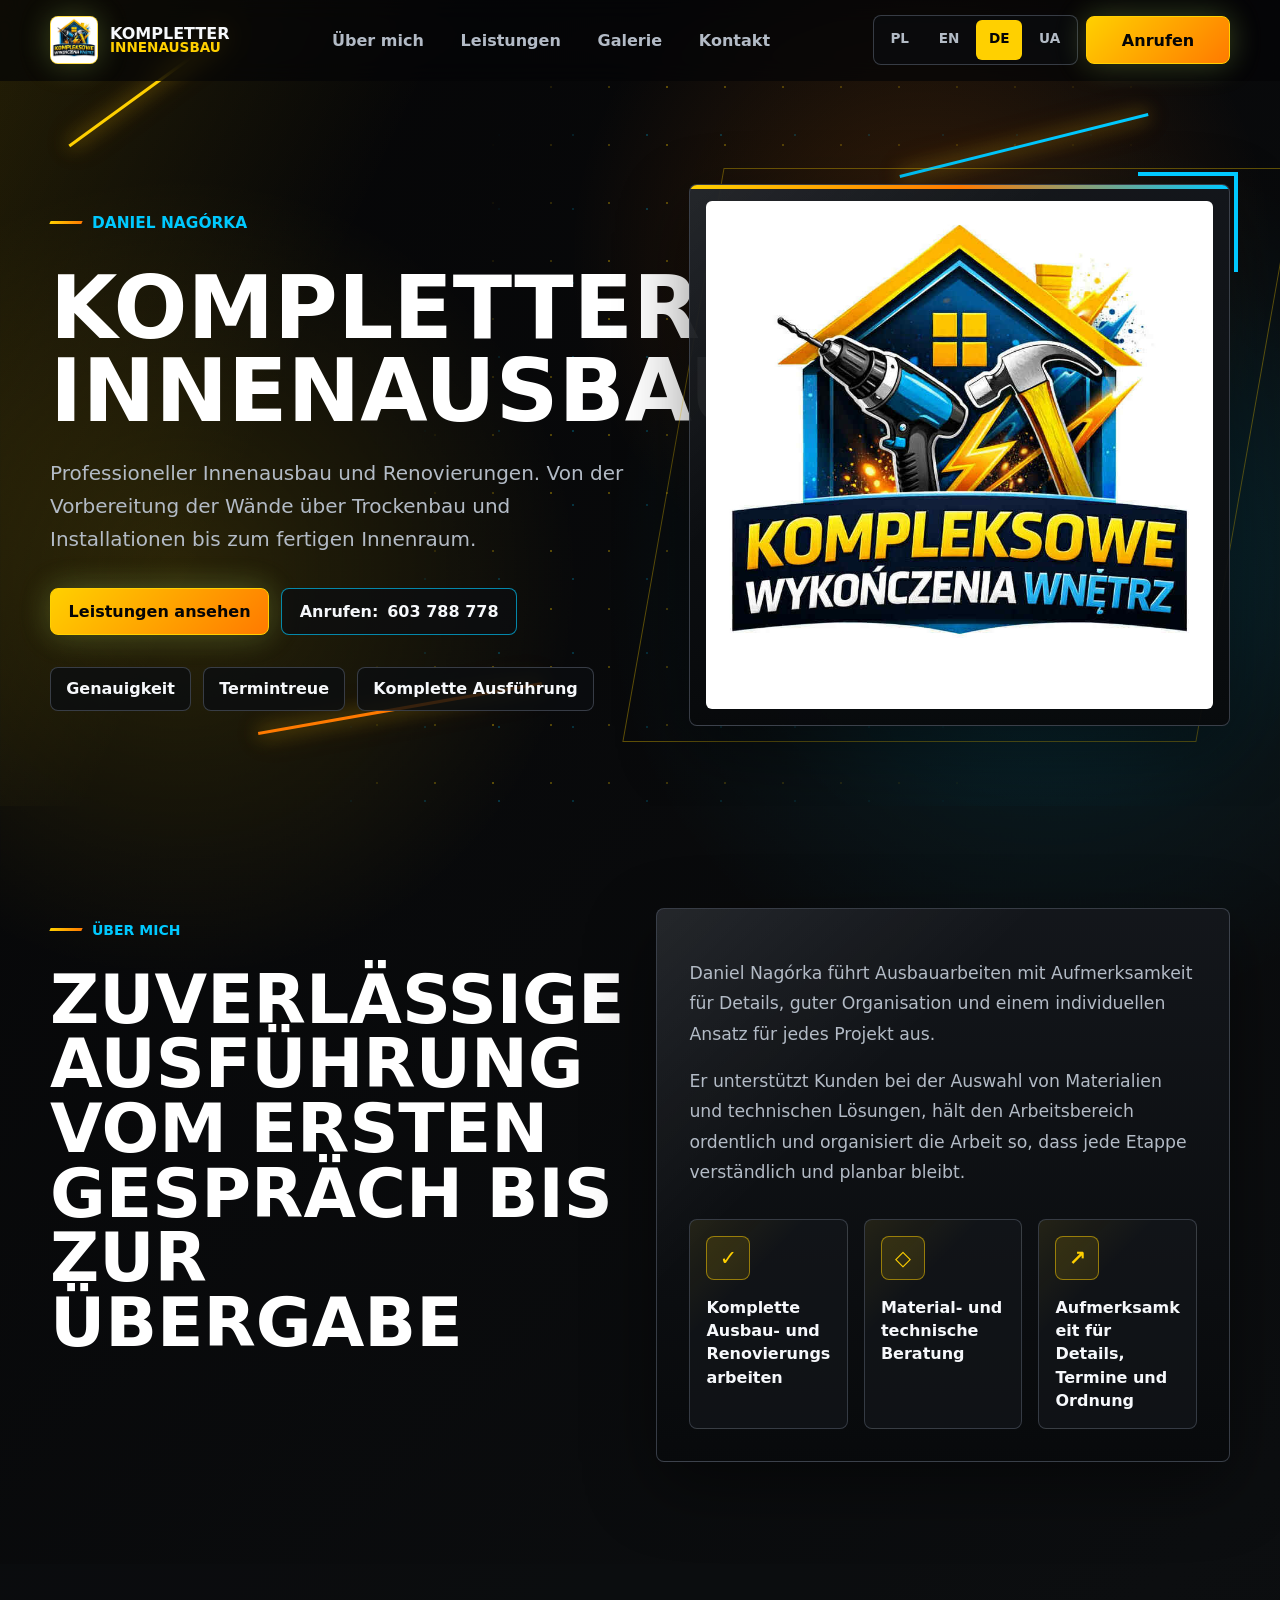
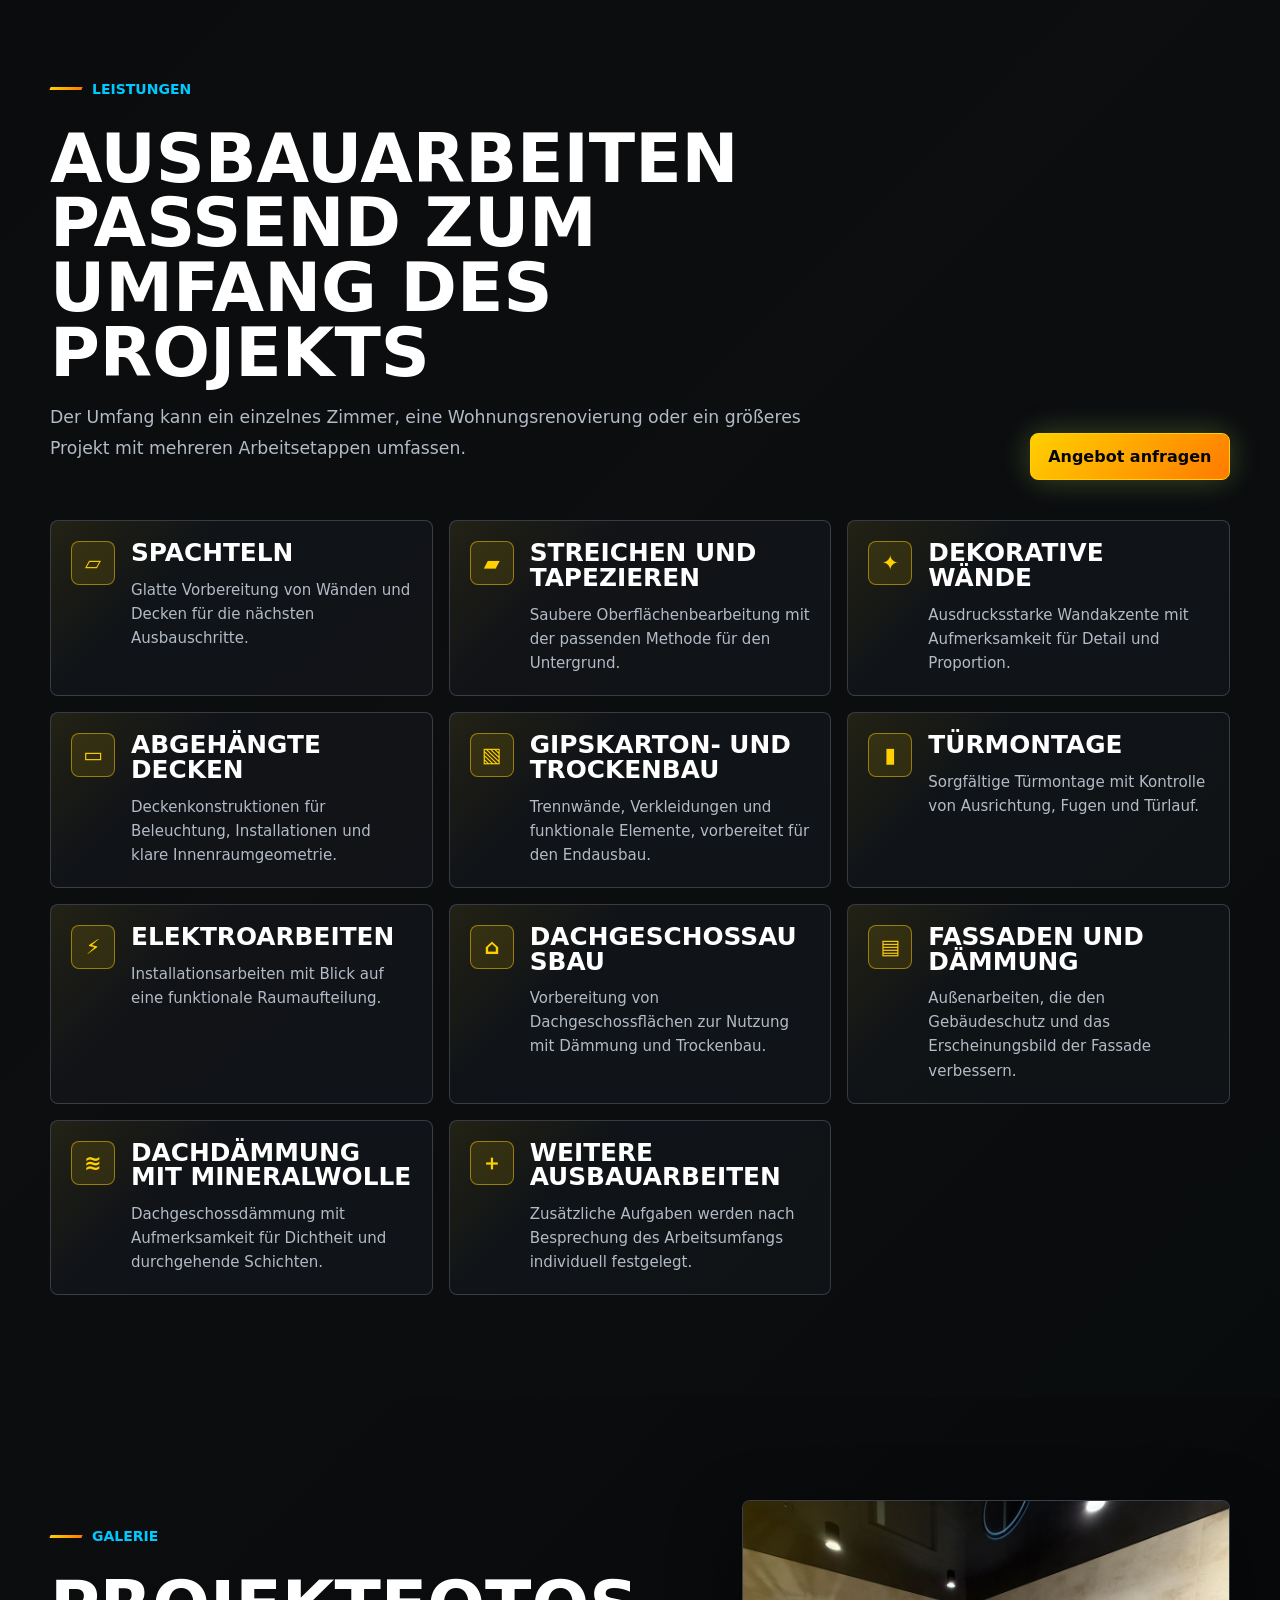
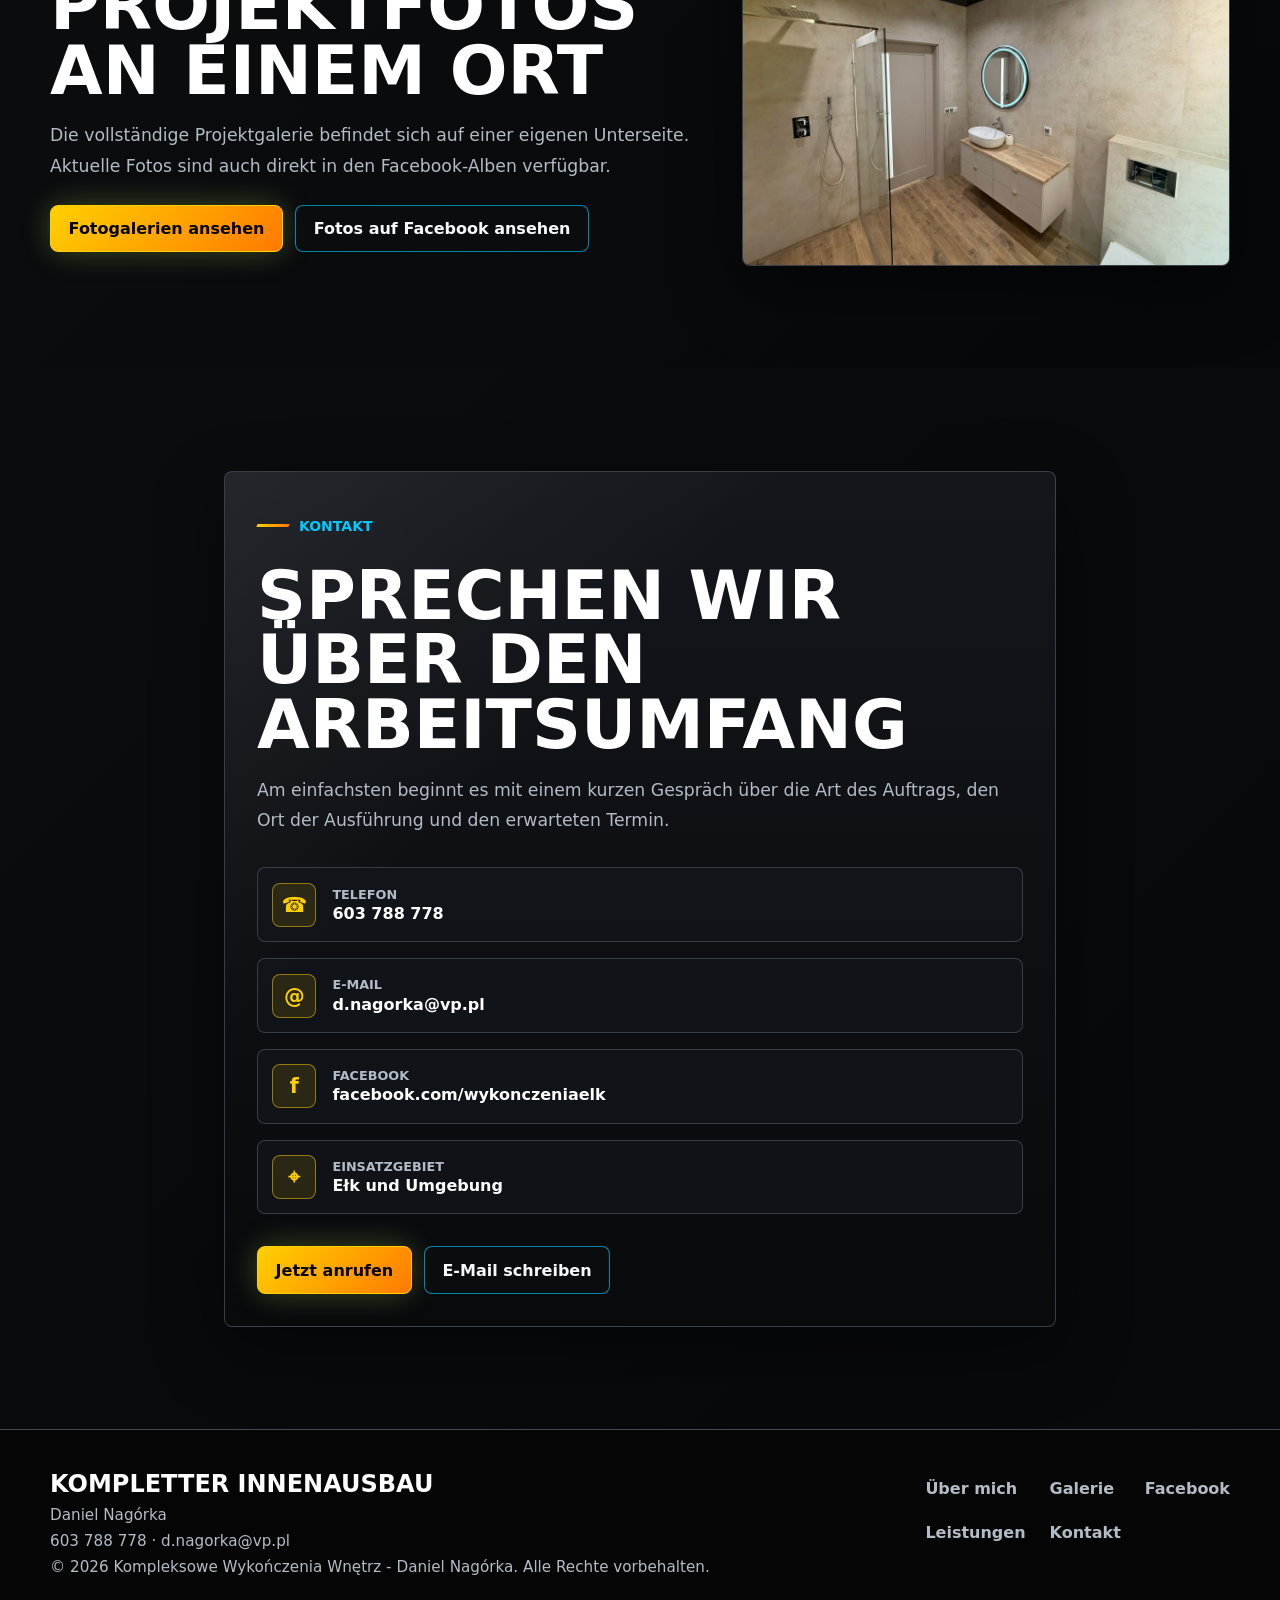
==== de/index.html @ fc1859fe "Initial commit (sample web page)." ====
<!doctype html>
<html lang="de">
  <head>
    <meta charset="utf-8">
    <meta name="viewport" content="width=device-width, initial-scale=1">
    <title>Kompletter Innenausbau - Daniel Nagórka | Ełk</title>
    <meta name="description" content="Kompletter Innenausbau und Renovierungen in Ełk und Umgebung. Streichen, Spachteln, Trockenbau, abgehängte Decken, Türmontage und weitere Ausbauarbeiten.">
    <meta name="theme-color" content="#050506">
    <link rel="canonical" href="https://www.wykonczeniawnetrz.elk.pl/de/">
    <link rel="alternate" hreflang="pl" href="https://www.wykonczeniawnetrz.elk.pl/">
    <link rel="alternate" hreflang="en" href="https://www.wykonczeniawnetrz.elk.pl/en/">
    <link rel="alternate" hreflang="de" href="https://www.wykonczeniawnetrz.elk.pl/de/">
    <link rel="alternate" hreflang="uk" href="https://www.wykonczeniawnetrz.elk.pl/uk/">
    <link rel="manifest" href="../manifest.webmanifest">
    <link rel="icon" href="../favicon.ico">
    <link rel="apple-touch-icon" href="../assets/icons/apple-touch-icon.png">
    <meta property="og:type" content="website">
    <meta property="og:title" content="Kompletter Innenausbau - Daniel Nagórka | Ełk">
    <meta property="og:description" content="Kompletter Innenausbau und Renovierungen in Ełk und Umgebung.">
    <meta property="og:url" content="https://www.wykonczeniawnetrz.elk.pl/de/">
    <meta property="og:image" content="https://www.wykonczeniawnetrz.elk.pl/assets/brand/logo.jpg">
    <meta name="twitter:card" content="summary_large_image">
    <meta name="twitter:title" content="Kompletter Innenausbau - Daniel Nagórka | Ełk">
    <meta name="twitter:description" content="Kompletter Innenausbau und Renovierungen in Ełk und Umgebung.">
    <meta name="twitter:image" content="https://www.wykonczeniawnetrz.elk.pl/assets/brand/logo.jpg">
    <link rel="stylesheet" href="../assets/styles.css?v=20260718-i18n">
    <script type="application/ld+json">
      {
        "@context": "https://schema.org",
        "@type": "HomeAndConstructionBusiness",
        "name": "Kompleksowe Wykończenia Wnętrz - Daniel Nagórka",
        "image": "https://www.wykonczeniawnetrz.elk.pl/assets/brand/logo.jpg",
        "url": "https://www.wykonczeniawnetrz.elk.pl/de/",
        "telephone": "603 788 778",
        "email": "d.nagorka@vp.pl",
        "areaServed": "Ełk und Umgebung",
        "address": {
          "@type": "PostalAddress",
          "addressLocality": "Ełk",
          "addressCountry": "PL"
        },
        "sameAs": ["https://facebook.com/wykonczeniaelk"],
        "founder": {
          "@type": "Person",
          "name": "Daniel Nagórka"
        }
      }
    </script>
  </head>
  <body>
    <a class="skip-link" href="#main-content">Zum Inhalt springen</a>

    <header class="site-header" data-header>
      <div class="container header-inner">
        <a class="brand" href="./index.html" aria-label="Kompletter Innenausbau">
          <span class="brand-mark"><img src="../assets/brand/logo.jpg" alt=""></span>
          <span class="brand-text"><strong>Kompletter</strong><span>Innenausbau</span></span>
        </a>

        <nav class="desktop-nav" aria-label="Hauptnavigation">
          <a class="nav-link" href="#about">Über mich</a>
          <a class="nav-link" href="#services">Leistungen</a>
          <a class="nav-link" href="#gallery">Galerie</a>
          <a class="nav-link" href="#contact">Kontakt</a>
        </nav>

        <div class="header-actions">
          <div class="language-switch" aria-label="Sprache ändern">
            <a href="../index.html">PL</a>
            <a href="../en/index.html">EN</a>
            <a href="./index.html" aria-current="page">DE</a>
            <a href="../uk/index.html">UA</a>
          </div>
          <a class="btn-primary header-call-button" href="tel:603788778" data-company-href="phone">Anrufen</a>
        </div>

        <button class="icon-button menu-button" type="button" aria-controls="mobile-navigation" aria-expanded="false" aria-label="Menü öffnen" data-menu-button>
          <span class="menu-icon" aria-hidden="true"><span></span></span>
        </button>
      </div>

      <div class="mobile-nav" id="mobile-navigation" data-mobile-nav hidden>
        <nav class="container mobile-nav-panel" aria-label="Hauptnavigation">
          <a class="nav-link" href="#about">Über mich</a>
          <a class="nav-link" href="#services">Leistungen</a>
          <a class="nav-link" href="#gallery">Galerie</a>
          <a class="nav-link" href="#contact">Kontakt</a>
          <div class="mobile-actions">
            <a class="btn-primary header-call-button" href="tel:603788778" data-company-href="phone">Anrufen</a>
            <div class="language-switch" aria-label="Sprache ändern">
              <a href="../index.html">PL</a>
              <a href="../en/index.html">EN</a>
              <a href="./index.html" aria-current="page">DE</a>
              <a href="../uk/index.html">UA</a>
            </div>
          </div>
        </nav>
      </div>
    </header>

    <main id="main-content">
      <section class="hero">
        <span class="energy-line one" aria-hidden="true"></span>
        <span class="energy-line two" aria-hidden="true"></span>
        <span class="energy-line three" aria-hidden="true"></span>
        <div class="container hero-grid">
          <div>
            <p class="section-eyebrow hero-eyebrow">Daniel Nagórka</p>
            <h1>Kompletter Innenausbau</h1>
            <p class="hero-lead">Professioneller Innenausbau und Renovierungen. Von der Vorbereitung der Wände über Trockenbau und Installationen bis zum fertigen Innenraum.</p>
            <div class="hero-actions">
              <a class="btn-primary" href="#services">Leistungen ansehen</a>
              <a class="btn-secondary" href="tel:603788778" data-company-href="phone">Anrufen: <span data-company="phoneDisplay">603 788 778</span></a>
            </div>
            <ul class="quality-list" aria-label="Arbeitsweise">
              <li>Genauigkeit</li>
              <li>Termintreue</li>
              <li>Komplette Ausführung</li>
            </ul>
          </div>
          <div class="hero-logo-wrap">
            <div class="technical-panel hero-logo-card">
              <img src="../assets/brand/logo.jpg" width="856" height="856" alt="Kompletter Innenausbau">
            </div>
          </div>
        </div>
      </section>

      <section class="section about" id="about">
        <div class="container about-grid">
          <div>
            <p class="section-eyebrow">Über mich</p>
            <h2>Zuverlässige Ausführung vom ersten Gespräch bis zur Übergabe</h2>
          </div>
          <div class="technical-panel about-card">
            <div class="about-copy">
              <p>Daniel Nagórka führt Ausbauarbeiten mit Aufmerksamkeit für Details, guter Organisation und einem individuellen Ansatz für jedes Projekt aus.</p>
              <p>Er unterstützt Kunden bei der Auswahl von Materialien und technischen Lösungen, hält den Arbeitsbereich ordentlich und organisiert die Arbeit so, dass jede Etappe verständlich und planbar bleibt.</p>
            </div>
            <div class="highlight-grid">
              <div class="feature-tile"><span class="feature-icon" aria-hidden="true">✓</span><strong>Komplette Ausbau- und Renovierungsarbeiten</strong></div>
              <div class="feature-tile"><span class="feature-icon" aria-hidden="true">◇</span><strong>Material- und technische Beratung</strong></div>
              <div class="feature-tile"><span class="feature-icon" aria-hidden="true">↗</span><strong>Aufmerksamkeit für Details, Termine und Ordnung</strong></div>
            </div>
          </div>
        </div>
      </section>

      <section class="section alt" id="services">
        <div class="container">
          <div class="services-header">
            <div class="section-heading">
              <p class="section-eyebrow">Leistungen</p>
              <h2>Ausbauarbeiten passend zum Umfang des Projekts</h2>
              <p class="section-intro">Der Umfang kann ein einzelnes Zimmer, eine Wohnungsrenovierung oder ein größeres Projekt mit mehreren Arbeitsetappen umfassen.</p>
            </div>
            <a class="btn-primary" href="#contact">Angebot anfragen</a>
          </div>

          <div class="services-grid">
            <article class="service-card"><div class="service-card-inner"><span class="service-icon" aria-hidden="true">▱</span><div><h3>Spachteln</h3><p>Glatte Vorbereitung von Wänden und Decken für die nächsten Ausbauschritte.</p></div></div></article>
            <article class="service-card"><div class="service-card-inner"><span class="service-icon" aria-hidden="true">▰</span><div><h3>Streichen und Tapezieren</h3><p>Saubere Oberflächenbearbeitung mit der passenden Methode für den Untergrund.</p></div></div></article>
            <article class="service-card"><div class="service-card-inner"><span class="service-icon" aria-hidden="true">✦</span><div><h3>Dekorative Wände</h3><p>Ausdrucksstarke Wandakzente mit Aufmerksamkeit für Detail und Proportion.</p></div></div></article>
            <article class="service-card"><div class="service-card-inner"><span class="service-icon" aria-hidden="true">▭</span><div><h3>Abgehängte Decken</h3><p>Deckenkonstruktionen für Beleuchtung, Installationen und klare Innenraumgeometrie.</p></div></div></article>
            <article class="service-card"><div class="service-card-inner"><span class="service-icon" aria-hidden="true">▧</span><div><h3>Gipskarton- und Trockenbau</h3><p>Trennwände, Verkleidungen und funktionale Elemente, vorbereitet für den Endausbau.</p></div></div></article>
            <article class="service-card"><div class="service-card-inner"><span class="service-icon" aria-hidden="true">▮</span><div><h3>Türmontage</h3><p>Sorgfältige Türmontage mit Kontrolle von Ausrichtung, Fugen und Türlauf.</p></div></div></article>
            <article class="service-card"><div class="service-card-inner"><span class="service-icon" aria-hidden="true">⚡</span><div><h3>Elektroarbeiten</h3><p>Installationsarbeiten mit Blick auf eine funktionale Raumaufteilung.</p></div></div></article>
            <article class="service-card"><div class="service-card-inner"><span class="service-icon" aria-hidden="true">⌂</span><div><h3>Dachgeschossausbau</h3><p>Vorbereitung von Dachgeschossflächen zur Nutzung mit Dämmung und Trockenbau.</p></div></div></article>
            <article class="service-card"><div class="service-card-inner"><span class="service-icon" aria-hidden="true">▤</span><div><h3>Fassaden und Dämmung</h3><p>Außenarbeiten, die den Gebäudeschutz und das Erscheinungsbild der Fassade verbessern.</p></div></div></article>
            <article class="service-card"><div class="service-card-inner"><span class="service-icon" aria-hidden="true">≋</span><div><h3>Dachdämmung mit Mineralwolle</h3><p>Dachgeschossdämmung mit Aufmerksamkeit für Dichtheit und durchgehende Schichten.</p></div></div></article>
            <article class="service-card"><div class="service-card-inner"><span class="service-icon" aria-hidden="true">＋</span><div><h3>Weitere Ausbauarbeiten</h3><p>Zusätzliche Aufgaben werden nach Besprechung des Arbeitsumfangs individuell festgelegt.</p></div></div></article>
          </div>
        </div>
      </section>

      <section class="section" id="gallery">
        <div class="container gallery-preview-grid">
          <div class="section-heading">
            <p class="section-eyebrow">Galerie</p>
            <h2>Projektfotos an einem Ort</h2>
            <p class="section-intro">Die vollständige Projektgalerie befindet sich auf einer eigenen Unterseite. Aktuelle Fotos sind auch direkt in den Facebook-Alben verfügbar.</p>
            <div class="gallery-actions">
              <a class="btn-primary" href="galleries/index.html">Fotogalerien ansehen</a>
              <a class="btn-secondary" href="https://www.facebook.com/wykonczeniaelk/photos" data-company-href="facebookPhotos" target="_blank" rel="noreferrer">Fotos auf Facebook ansehen</a>
            </div>
          </div>
          <figure class="gallery-main-frame" data-gallery-main>
            <img src="../gallery/main.jpg" alt="Ausgewähltes Projekt im Innenausbau" width="2048" height="1536" loading="lazy" data-gallery-main-image>
          </figure>
        </div>
      </section>

      <section class="section alt contact" id="contact">
        <div class="container contact-grid contact-grid-simple">
          <div class="technical-panel contact-panel">
            <p class="section-eyebrow">Kontakt</p>
            <h2>Sprechen wir über den Arbeitsumfang</h2>
            <p class="contact-intro">Am einfachsten beginnt es mit einem kurzen Gespräch über die Art des Auftrags, den Ort der Ausführung und den erwarteten Termin.</p>
            <div class="contact-list">
              <a class="contact-row" href="tel:603788778" data-company-href="phone"><span class="contact-icon" aria-hidden="true">☎</span><span><span class="contact-label">Telefon</span><span class="contact-value" data-company="phoneDisplay">603 788 778</span></span></a>
              <a class="contact-row" href="mailto:d.nagorka@vp.pl" data-company-href="email"><span class="contact-icon" aria-hidden="true">@</span><span><span class="contact-label">E-Mail</span><span class="contact-value" data-company="email">d.nagorka@vp.pl</span></span></a>
              <a class="contact-row" href="https://facebook.com/wykonczeniaelk" data-company-href="facebook" target="_blank" rel="noreferrer"><span class="contact-icon" aria-hidden="true">f</span><span><span class="contact-label">Facebook</span><span class="contact-value">facebook.com/wykonczeniaelk</span></span></a>
              <div class="contact-row"><span class="contact-icon" aria-hidden="true">⌖</span><span><span class="contact-label">Einsatzgebiet</span><span class="contact-value" data-company="serviceArea">Ełk und Umgebung</span></span></div>
            </div>
            <div class="contact-actions">
              <a class="btn-primary" href="tel:603788778" data-company-href="phone">Jetzt anrufen</a>
              <a class="btn-secondary" href="mailto:d.nagorka@vp.pl" data-company-href="email">E-Mail schreiben</a>
            </div>
          </div>
        </div>
      </section>
    </main>

    <footer class="site-footer">
      <div class="container footer-grid">
        <div>
          <a class="footer-brand" href="./index.html">Kompletter Innenausbau</a>
          <p class="footer-meta" data-company="contactPerson">Daniel Nagórka</p>
          <p class="footer-meta">
            <a href="tel:603788778" data-company-href="phone"><span data-company="phoneDisplay">603 788 778</span></a>
            ·
            <a href="mailto:d.nagorka@vp.pl" data-company-href="email"><span data-company="email">d.nagorka@vp.pl</span></a>
          </p>
          <p class="footer-meta">© <span data-year></span> Kompleksowe Wykończenia Wnętrz - Daniel Nagórka. Alle Rechte vorbehalten.</p>
        </div>
        <nav class="footer-nav" aria-label="Footer-Links">
          <a class="footer-link" href="#about">Über mich</a>
          <a class="footer-link" href="#services">Leistungen</a>
          <a class="footer-link" href="#gallery">Galerie</a>
          <a class="footer-link" href="#contact">Kontakt</a>
          <a class="footer-link" href="https://facebook.com/wykonczeniaelk" data-company-href="facebook" target="_blank" rel="noreferrer">Facebook</a>
        </nav>
      </div>
    </footer>

    <div class="lightbox" data-lightbox role="dialog" aria-modal="true" hidden>
      <button class="icon-button lightbox-close" type="button" aria-label="Vorschau schließen" data-lightbox-close>×</button>
      <button class="icon-button lightbox-prev" type="button" aria-label="Vorheriges Bild" data-lightbox-prev>‹</button>
      <figure>
        <img src="" alt="" data-lightbox-image>
        <figcaption data-lightbox-caption></figcaption>
      </figure>
      <button class="icon-button lightbox-next" type="button" aria-label="Nächstes Bild" data-lightbox-next>›</button>
    </div>

    <script src="../assets/config.js?v=20260718-i18n"></script>
    <script src="../assets/app.js?v=20260718-i18n"></script>
  </body>
</html>
---- assets/styles.css ----
:root {
  --color-ink: #050506;
  --color-coal: #0c0e10;
  --color-graphite: #14171c;
  --color-steel: #232830;
  --color-line: #444b56;
  --color-text: #f6f8fb;
  --color-muted: #b3bbc6;
  --color-yellow: #ffd000;
  --color-orange: #ff7a00;
  --color-electric: #00c9ff;
  --font-body: Inter, ui-sans-serif, system-ui, -apple-system, BlinkMacSystemFont, "Segoe UI", sans-serif;
  --font-heading: "Arial Narrow", "Roboto Condensed", Impact, ui-sans-serif, system-ui, sans-serif;
  --space-section: clamp(4rem, 8vw, 7rem);
  --radius-technical: 8px;
  --radius-panel: 8px;
  --shadow-glow: 0 0 32px rgb(255 208 0 / 22%), 0 0 34px rgb(0 201 255 / 12%);
  --shadow-panel: 0 24px 70px rgb(0 0 0 / 45%);
  --border-technical: 1px solid rgb(68 75 86 / 78%);
  --transition-fast: 160ms ease;
  --transition-medium: 280ms ease;
}

* {
  box-sizing: border-box;
}

html {
  background: var(--color-ink);
  scroll-behavior: smooth;
  scroll-padding-top: 96px;
}

body {
  min-height: 100vh;
  margin: 0;
  overflow-x: hidden;
  background:
    radial-gradient(circle at 82% 12%, rgb(0 201 255 / 12%), transparent 28rem),
    radial-gradient(circle at 14% 12%, rgb(255 208 0 / 14%), transparent 25rem),
    linear-gradient(135deg, var(--color-ink) 0%, #0c0e10 45%, #030405 100%);
  color: var(--color-text);
  font-family: var(--font-body);
  text-rendering: optimizeLegibility;
}

body::before {
  pointer-events: none;
  content: "";
  position: fixed;
  inset: 0;
  z-index: -1;
  background-image:
    linear-gradient(rgb(255 255 255 / 3.5%) 1px, transparent 1px),
    linear-gradient(90deg, rgb(255 255 255 / 2.5%) 1px, transparent 1px);
  background-size: 42px 42px;
  mask-image: linear-gradient(to bottom, rgb(0 0 0 / 75%), transparent 82%);
}

body.menu-open,
body.modal-open {
  overflow: hidden;
}

img,
svg {
  display: block;
}

a {
  color: inherit;
  text-decoration: none;
}

button,
input,
select,
textarea {
  font: inherit;
}

a:focus-visible,
button:focus-visible,
input:focus-visible,
select:focus-visible,
textarea:focus-visible {
  outline: 3px solid var(--color-electric);
  outline-offset: 3px;
}

::selection {
  background: var(--color-yellow);
  color: var(--color-ink);
}

.skip-link {
  position: fixed;
  left: 1rem;
  top: 1rem;
  z-index: 100;
  transform: translateY(-150%);
  border-radius: var(--radius-technical);
  background: var(--color-yellow);
  padding: 0.75rem 1rem;
  color: var(--color-ink);
  font-weight: 800;
  transition: transform var(--transition-fast);
}

.skip-link:focus {
  transform: translateY(0);
}

.container {
  width: min(100% - 2rem, 1180px);
  margin-inline: auto;
}

.site-header {
  position: fixed;
  inset: 0 0 auto;
  z-index: 50;
  border-bottom: 1px solid transparent;
  background: rgb(5 5 6 / 70%);
  backdrop-filter: blur(12px);
  transition:
    background var(--transition-medium),
    border-color var(--transition-medium),
    box-shadow var(--transition-medium);
}

.site-header.is-scrolled,
body.menu-open .site-header {
  border-bottom-color: rgb(68 75 86 / 80%);
  background: rgb(5 5 6 / 92%);
  box-shadow: var(--shadow-panel);
}

.header-inner {
  display: flex;
  min-height: 80px;
  align-items: center;
  justify-content: space-between;
  gap: 1rem;
  padding-block: 0.75rem;
}

.brand {
  display: flex;
  min-width: 0;
  align-items: center;
  gap: 0.75rem;
}

.brand-mark {
  display: grid;
  width: 3rem;
  height: 3rem;
  flex: 0 0 auto;
  place-items: center;
  overflow: hidden;
  border: 1px solid rgb(255 208 0 / 70%);
  border-radius: var(--radius-technical);
  background: white;
  box-shadow: var(--shadow-glow);
}

.brand-mark img {
  width: 100%;
  height: 100%;
  object-fit: contain;
}

.brand-text {
  display: none;
  font-family: var(--font-heading);
  font-weight: 900;
  line-height: 0.95;
  text-transform: uppercase;
}

.brand-text strong,
.brand-text span {
  display: block;
}

.brand-text span {
  color: var(--color-yellow);
  font-size: 0.85rem;
}

.desktop-nav,
.header-actions {
  display: none;
}

.nav-link,
.footer-link {
  display: inline-flex;
  min-height: 2.75rem;
  align-items: center;
  border-radius: var(--radius-technical);
  color: var(--color-muted);
  font-weight: 800;
  transition:
    background var(--transition-fast),
    color var(--transition-fast);
}

.nav-link {
  padding-inline: 0.9rem;
}

.nav-link:hover,
.footer-link:hover {
  color: var(--color-yellow);
}

.nav-link:hover {
  background: rgb(35 40 48 / 72%);
}

.nav-link[aria-current="page"] {
  color: var(--color-yellow);
}

.language-switch {
  display: inline-flex;
  align-items: center;
  gap: 0.25rem;
  border: var(--border-technical);
  border-radius: var(--radius-technical);
  background: rgb(12 14 16 / 70%);
  padding: 0.25rem;
}

.language-switch a {
  min-height: 2.5rem;
  border-radius: 6px;
  padding: 0.65rem 0.8rem;
  color: var(--color-muted);
  font-size: 0.85rem;
  font-weight: 900;
  text-transform: uppercase;
}

.language-switch a[aria-current="page"] {
  background: var(--color-yellow);
  color: var(--color-ink);
}

.btn-primary,
.btn-secondary,
.icon-button {
  min-height: 2.75rem;
  align-items: center;
  justify-content: center;
  gap: 0.55rem;
  border-radius: var(--radius-technical);
  font-weight: 900;
  transition:
    transform var(--transition-fast),
    border-color var(--transition-fast),
    background var(--transition-fast),
    color var(--transition-fast);
}

.btn-primary,
.btn-secondary {
  display: inline-flex;
  padding: 0.82rem 1.1rem;
}

.btn-primary {
  border: 1px solid var(--color-yellow);
  background: linear-gradient(135deg, var(--color-yellow), var(--color-orange));
  color: var(--color-ink);
  box-shadow: var(--shadow-glow);
}

.header-call-button {
  width: 9rem;
  flex: 0 0 9rem;
  padding-inline: 0.75rem;
  white-space: nowrap;
}

.mobile-actions .header-call-button {
  width: 100%;
  flex-basis: auto;
}

.btn-secondary {
  border: 1px solid rgb(0 201 255 / 65%);
  background: rgb(12 14 16 / 78%);
  color: var(--color-text);
}

.btn-primary:hover,
.btn-secondary:hover {
  transform: translateY(-2px);
}

.btn-secondary:hover {
  border-color: var(--color-electric);
  color: white;
}

.icon-button {
  display: inline-grid;
  width: 2.75rem;
  border: 1px solid var(--color-line);
  background: rgb(12 14 16 / 90%);
  color: var(--color-text);
  cursor: pointer;
}

.icon-button:hover {
  border-color: var(--color-yellow);
  color: var(--color-yellow);
}

.menu-icon {
  position: relative;
  width: 1.25rem;
  height: 0.9rem;
}

.menu-icon::before,
.menu-icon::after,
.menu-icon span {
  content: "";
  position: absolute;
  left: 0;
  width: 100%;
  height: 2px;
  border-radius: 999px;
  background: currentColor;
}

.menu-icon::before {
  top: 0;
}

.menu-icon span {
  top: 50%;
  transform: translateY(-50%);
}

.menu-icon::after {
  bottom: 0;
}

.mobile-nav {
  padding-bottom: 1rem;
}

.mobile-nav[hidden] {
  display: none;
}

.mobile-nav-panel {
  display: grid;
  gap: 0.25rem;
  border: var(--border-technical);
  border-radius: var(--radius-panel);
  background: rgb(12 14 16 / 96%);
  padding: 0.75rem;
  box-shadow: var(--shadow-panel);
}

.mobile-nav-panel .nav-link {
  justify-content: flex-start;
  min-height: 3rem;
}

.mobile-actions {
  display: grid;
  gap: 0.75rem;
  margin-top: 0.75rem;
}

.hero {
  position: relative;
  overflow: hidden;
  padding-top: 7rem;
  background:
    linear-gradient(115deg, rgb(255 208 0 / 12%), transparent 28%),
    radial-gradient(circle at 72% 32%, rgb(255 122 0 / 18%), transparent 22rem),
    radial-gradient(circle at 80% 65%, rgb(0 201 255 / 13%), transparent 21rem);
}

.hero::after {
  pointer-events: none;
  content: "";
  position: absolute;
  inset: 0;
  background-image:
    radial-gradient(circle, rgb(255 208 0 / 45%) 0 1px, transparent 1px),
    radial-gradient(circle, rgb(0 201 255 / 32%) 0 1px, transparent 1px);
  background-position: 0 0, 18px 24px;
  background-size: 58px 58px, 74px 74px;
  mask-image: linear-gradient(105deg, transparent 0 35%, rgb(0 0 0 / 75%) 46%, transparent 82%);
}

.hero-grid {
  position: relative;
  z-index: 1;
  display: grid;
  gap: 2.5rem;
  align-items: center;
  padding-block: 2.5rem 4rem;
}

.hero-grid > * {
  min-width: 0;
}

.section-eyebrow {
  display: inline-flex;
  align-items: center;
  gap: 0.625rem;
  color: var(--color-electric);
  font-family: var(--font-heading);
  font-size: 0.875rem;
  font-weight: 900;
  text-transform: uppercase;
}

.hero-eyebrow {
  font-size: 0.9625rem;
}

.section-eyebrow::before {
  content: "";
  width: 2rem;
  height: 3px;
  transform: skewX(-24deg);
  background: linear-gradient(90deg, var(--color-yellow), var(--color-orange));
}

.hero h1,
.section-heading h2,
.about h2,
.contact h2 {
  margin: 0;
  font-family: var(--font-heading);
  font-weight: 900;
  letter-spacing: 0;
  line-height: 0.95;
  text-transform: uppercase;
}

.hero h1 {
  max-width: 58rem;
  margin-top: 1.25rem;
  color: white;
  font-size: clamp(2.625rem, 13vw, 5.5rem);
}

.hero-lead {
  max-width: 42rem;
  margin: 1.5rem 0 0;
  color: var(--color-muted);
  font-size: clamp(1.05rem, 2vw, 1.25rem);
  line-height: 1.65;
}

.hero-actions {
  display: flex;
  flex-direction: column;
  gap: 0.75rem;
  margin-top: 2rem;
}

.quality-list {
  display: flex;
  flex-wrap: wrap;
  gap: 0.75rem;
  margin: 2rem 0 0;
  padding: 0;
  list-style: none;
}

.quality-list li {
  min-height: 2.75rem;
  overflow-wrap: anywhere;
  border: var(--border-technical);
  border-radius: var(--radius-technical);
  background: rgb(12 14 16 / 82%);
  padding: 0.7rem 0.95rem;
  color: var(--color-text);
  font-weight: 800;
}

.hero-logo-wrap {
  position: relative;
  width: min(100%, 36rem);
  margin-inline: auto;
}

.hero-logo-wrap::before {
  content: "";
  position: absolute;
  inset: -1rem;
  transform: skewX(-10deg);
  border: 1px solid rgb(255 208 0 / 35%);
}

.hero-logo-wrap::after {
  content: "";
  position: absolute;
  right: -0.5rem;
  top: -0.75rem;
  width: 6rem;
  height: 6rem;
  border-right: 4px solid var(--color-electric);
  border-top: 4px solid var(--color-electric);
}

.technical-panel {
  position: relative;
  overflow: hidden;
  border: var(--border-technical);
  border-radius: var(--radius-panel);
  background:
    linear-gradient(135deg, rgb(255 255 255 / 7%), transparent 34%),
    linear-gradient(180deg, rgb(20 23 28 / 96%), rgb(8 10 12 / 96%));
  box-shadow: var(--shadow-panel);
}

.hero-logo-card {
  padding: 1rem;
}

.hero-logo-card::before {
  content: "";
  position: absolute;
  inset: 0 0 auto;
  height: 4px;
  background: linear-gradient(90deg, var(--color-yellow), var(--color-orange), var(--color-electric));
}

.hero-logo-card img {
  position: relative;
  width: 100%;
  height: auto;
  border-radius: 6px;
  background: white;
}

.energy-line {
  position: absolute;
  height: 3px;
  transform-origin: center;
  background: var(--color-yellow);
  box-shadow:
    0 0 18px rgb(255 208 0 / 72%),
    0 0 30px rgb(255 122 0 / 42%);
  animation: pulse-line 7s ease-in-out infinite;
}

.energy-line.one {
  left: 4%;
  top: 5.5rem;
  width: 12rem;
  rotate: -36deg;
}

.energy-line.two {
  right: 10%;
  top: 9rem;
  width: 16rem;
  rotate: -14deg;
  background: var(--color-electric);
}

.energy-line.three {
  bottom: 6rem;
  left: 20%;
  width: 18rem;
  rotate: -10deg;
  background: var(--color-orange);
}

.section {
  position: relative;
  overflow: hidden;
  padding-block: var(--space-section);
}

.section.alt {
  background: rgb(12 14 16 / 45%);
}

.section-heading {
  max-width: 48rem;
}

.section-heading.center {
  margin-inline: auto;
  text-align: center;
}

.section-heading h2,
.about h2,
.contact h2 {
  margin-top: 1rem;
  color: white;
  font-size: clamp(2.5rem, 6vw, 4.25rem);
}

.section-intro,
.about-copy,
.contact-intro {
  color: var(--color-muted);
  font-size: 1.08rem;
  line-height: 1.75;
}

.about-grid,
.contact-grid {
  display: grid;
  gap: 2rem;
}

.about-card {
  padding: 1.5rem;
}

.highlight-grid {
  display: grid;
  gap: 1rem;
  margin-top: 2rem;
}

.feature-tile,
.service-card {
  border: 1px solid rgb(68 75 86 / 72%);
  border-radius: var(--radius-technical);
  background:
    linear-gradient(135deg, rgb(255 208 0 / 8%), transparent 32%),
    rgb(20 23 28 / 66%);
}

.feature-tile {
  min-height: 9rem;
  padding: 1rem;
}

.feature-tile strong,
.service-card h3,
.service-card p,
.contact-value {
  overflow-wrap: anywhere;
}

.feature-icon,
.service-icon,
.contact-icon {
  display: grid;
  min-width: 2.75rem;
  width: 2.75rem;
  height: 2.75rem;
  place-items: center;
  border: 1px solid rgb(255 208 0 / 50%);
  border-radius: var(--radius-technical);
  background: rgb(255 208 0 / 11%);
  color: var(--color-yellow);
  font-family: var(--font-heading);
  font-size: 1.3rem;
  font-weight: 900;
}

.feature-tile strong {
  display: block;
  margin-top: 1rem;
  line-height: 1.45;
}

.services-header {
  display: flex;
  flex-direction: column;
  gap: 1.5rem;
}

.services-grid {
  display: grid;
  gap: 1rem;
  margin-top: 2.5rem;
}

.service-card {
  min-height: 10.75rem;
  padding: 1.25rem;
  transition:
    transform var(--transition-medium),
    border-color var(--transition-medium),
    background var(--transition-medium);
}

.service-card:hover {
  transform: translateY(-4px);
  border-color: rgb(255 208 0 / 85%);
  background:
    linear-gradient(135deg, rgb(255 208 0 / 12%), transparent 36%),
    rgb(20 23 28 / 80%);
}

.service-card-inner {
  display: flex;
  align-items: flex-start;
  gap: 1rem;
}

.service-card h3 {
  margin: 0;
  color: white;
  font-family: var(--font-heading);
  font-size: 1.55rem;
  line-height: 1;
  text-transform: uppercase;
}

.service-card p {
  margin: 0.75rem 0 0;
  color: var(--color-muted);
  font-size: 0.94rem;
  line-height: 1.6;
}

.gallery-preview-grid {
  display: grid;
  gap: 2rem;
  align-items: center;
}

.gallery-actions {
  display: flex;
  flex-direction: column;
  gap: 0.75rem;
  margin-top: 1.5rem;
}

.gallery-actions .btn-primary,
.gallery-actions .btn-secondary {
  width: 100%;
}

.gallery-main-frame {
  position: relative;
  margin: 0;
  overflow: hidden;
  border: var(--border-technical);
  border-radius: var(--radius-panel);
  aspect-ratio: 4 / 3;
  background: var(--color-graphite);
  box-shadow: var(--shadow-panel);
}

.gallery-main-frame::before {
  content: "";
  position: absolute;
  inset: 0;
  z-index: 1;
  pointer-events: none;
  background:
    linear-gradient(135deg, rgb(255 208 0 / 18%), transparent 35%),
    linear-gradient(315deg, rgb(0 201 255 / 16%), transparent 28%);
}

.gallery-main-frame img {
  width: 100%;
  height: 100%;
  object-fit: cover;
}

.subpage-hero {
  position: relative;
  overflow: hidden;
  padding-top: 7rem;
  background:
    linear-gradient(115deg, rgb(255 208 0 / 12%), transparent 28%),
    radial-gradient(circle at 72% 32%, rgb(255 122 0 / 16%), transparent 22rem),
    radial-gradient(circle at 80% 65%, rgb(0 201 255 / 13%), transparent 21rem);
}

.subpage-hero::after {
  pointer-events: none;
  content: "";
  position: absolute;
  inset: 0;
  background-image:
    linear-gradient(rgb(255 255 255 / 4%) 1px, transparent 1px),
    linear-gradient(90deg, rgb(255 255 255 / 3%) 1px, transparent 1px);
  background-size: 46px 46px;
  mask-image: linear-gradient(100deg, rgb(0 0 0 / 72%), transparent 76%);
}

.subpage-hero-inner {
  position: relative;
  z-index: 1;
  max-width: 58rem;
  padding-block: 3.5rem 4rem;
}

.subpage-hero h1 {
  margin: 1rem 0 0;
  color: white;
  font-family: var(--font-heading);
  font-size: clamp(3rem, 10vw, 5.75rem);
  font-weight: 900;
  letter-spacing: 0;
  line-height: 0.95;
  text-transform: uppercase;
}

.subpage-lead {
  max-width: 44rem;
  margin: 1.5rem 0 0;
  color: var(--color-muted);
  font-size: clamp(1.05rem, 2vw, 1.25rem);
  line-height: 1.65;
}

.subpage-lead span {
  color: var(--color-text);
  font-weight: 800;
}

.gallery-group-grid {
  display: grid;
  gap: 1rem;
  margin-top: 2.5rem;
}

.gallery-group-card {
  position: relative;
  display: grid;
  width: 100%;
  gap: 1rem;
  overflow: hidden;
  border: 1px solid rgb(68 75 86 / 72%);
  border-radius: var(--radius-panel);
  background:
    linear-gradient(135deg, rgb(255 208 0 / 8%), transparent 32%),
    linear-gradient(180deg, rgb(20 23 28 / 92%), rgb(8 10 12 / 96%));
  color: inherit;
  cursor: pointer;
  padding: 1rem;
  text-align: left;
  box-shadow: var(--shadow-panel);
  transition:
    transform var(--transition-medium),
    border-color var(--transition-medium),
    background var(--transition-medium);
}

.gallery-group-card:hover {
  transform: translateY(-4px);
  border-color: rgb(255 208 0 / 85%);
  background:
    linear-gradient(135deg, rgb(255 208 0 / 12%), transparent 36%),
    linear-gradient(180deg, rgb(20 23 28 / 96%), rgb(8 10 12 / 98%));
}

.gallery-card-preview {
  position: relative;
  display: block;
  overflow: hidden;
  border-radius: var(--radius-technical);
  aspect-ratio: 4 / 3;
  background:
    linear-gradient(135deg, rgb(0 201 255 / 11%), transparent 35%),
    rgb(12 14 16 / 96%);
}

.gallery-card-preview img {
  position: absolute;
  left: 14%;
  top: 8%;
  width: 72%;
  height: 82%;
  border: 1px solid rgb(255 255 255 / 16%);
  border-radius: 6px;
  object-fit: cover;
  box-shadow: 0 18px 34px rgb(0 0 0 / 40%);
  transition: transform 500ms ease;
}

.gallery-card-preview img:nth-child(1) {
  z-index: 3;
  transform: translate(-10%, 4%) rotate(-7deg);
}

.gallery-card-preview img:nth-child(2) {
  z-index: 4;
  transform: translate(2%, 0) rotate(3deg);
}

.gallery-card-preview img:nth-child(3) {
  z-index: 2;
  transform: translate(13%, -1%) rotate(9deg);
}

.gallery-card-preview img:nth-child(4) {
  z-index: 1;
  transform: translate(0, 12%) rotate(-13deg);
}

.gallery-group-card:hover .gallery-card-preview img:nth-child(1) {
  transform: translate(-13%, 5%) rotate(-9deg) scale(1.02);
}

.gallery-group-card:hover .gallery-card-preview img:nth-child(2) {
  transform: translate(2%, -2%) rotate(2deg) scale(1.04);
}

.gallery-group-card:hover .gallery-card-preview img:nth-child(3) {
  transform: translate(15%, -2%) rotate(11deg) scale(1.02);
}

.gallery-group-card:hover .gallery-card-preview img:nth-child(4) {
  transform: translate(-2%, 13%) rotate(-15deg) scale(1.02);
}

.gallery-card-meta {
  display: flex;
  align-items: flex-end;
  justify-content: space-between;
  gap: 1rem;
}

.gallery-card-title {
  color: white;
  font-family: var(--font-heading);
  font-size: 1.65rem;
  font-weight: 900;
  line-height: 1;
  overflow-wrap: anywhere;
  text-transform: uppercase;
}

.gallery-card-count {
  flex: 0 0 auto;
  color: var(--color-muted);
  font-size: 0.9rem;
  font-weight: 900;
  white-space: nowrap;
}

.gallery-detail {
  display: grid;
  gap: 1.5rem;
}

.gallery-detail-header {
  display: flex;
  flex-direction: column;
  gap: 1rem;
}

.gallery-detail-header h2 {
  margin: 0;
  color: white;
  font-family: var(--font-heading);
  font-size: clamp(2.5rem, 6vw, 4.25rem);
  font-weight: 900;
  letter-spacing: 0;
  line-height: 0.95;
  text-transform: uppercase;
}

.gallery-back-button {
  width: fit-content;
}

.gallery-photo-grid {
  display: grid;
  gap: 1rem;
}

.gallery-photo-tile {
  display: block;
  width: 100%;
  overflow: hidden;
  border: 1px solid rgb(68 75 86 / 72%);
  border-radius: var(--radius-technical);
  aspect-ratio: 4 / 3;
  background: var(--color-graphite);
  cursor: pointer;
  padding: 0;
  transition:
    transform var(--transition-medium),
    border-color var(--transition-medium);
}

.gallery-photo-tile:hover {
  transform: translateY(-3px);
  border-color: rgb(255 208 0 / 85%);
}

.gallery-photo-tile img {
  width: 100%;
  height: 100%;
  object-fit: cover;
  transition: transform 500ms ease;
}

.gallery-photo-tile:hover img {
  transform: scale(1.04);
}

.empty-gallery {
  display: grid;
  gap: 0.75rem;
  border: var(--border-technical);
  border-radius: var(--radius-panel);
  background:
    linear-gradient(135deg, rgb(255 255 255 / 7%), transparent 34%),
    linear-gradient(180deg, rgb(20 23 28 / 96%), rgb(8 10 12 / 96%));
  padding: 1.5rem;
  text-align: center;
  box-shadow: var(--shadow-panel);
}

.empty-gallery strong {
  color: white;
  font-family: var(--font-heading);
  font-size: 2rem;
  text-transform: uppercase;
}

.empty-gallery span {
  color: var(--color-muted);
  line-height: 1.6;
}

.gallery-empty-panel {
  margin-top: 2rem;
}

.lightbox[hidden] {
  display: none;
}

.lightbox {
  position: fixed;
  inset: 0;
  z-index: 70;
  display: grid;
  place-items: center;
  overflow: hidden;
  background: rgb(0 0 0 / 90%);
  padding: 4.5rem 1rem 1.25rem;
}

.lightbox figure {
  display: grid;
  width: min(100%, 72rem);
  justify-items: center;
  margin: 0;
}

.lightbox img {
  width: auto;
  max-width: 100%;
  height: auto;
  max-height: calc(100vh - 8rem);
  border-radius: var(--radius-technical);
  object-fit: contain;
}

.lightbox figcaption {
  margin-top: 0.75rem;
  color: var(--color-muted);
  text-align: center;
}

.lightbox-close,
.lightbox-prev,
.lightbox-next {
  position: fixed;
}

.lightbox-close {
  right: 1rem;
  top: 1rem;
}

.lightbox-prev,
.lightbox-next {
  top: 50%;
  transform: translateY(-50%);
}

.lightbox-prev {
  left: 1rem;
}

.lightbox-next {
  right: 1rem;
}

.contact-list {
  display: grid;
  gap: 1rem;
  margin-top: 2rem;
}

.contact-row {
  display: flex;
  min-height: 4.5rem;
  align-items: center;
  gap: 1rem;
  border: 1px solid rgb(68 75 86 / 75%);
  border-radius: var(--radius-technical);
  background: rgb(20 23 28 / 68%);
  padding: 0.9rem;
  transition:
    border-color var(--transition-fast),
    transform var(--transition-fast);
}

a.contact-row:hover {
  transform: translateY(-2px);
  border-color: rgb(255 208 0 / 85%);
}

.contact-label,
.contact-value {
  display: block;
}

.contact-label {
  color: var(--color-muted);
  font-size: 0.8rem;
  font-weight: 800;
  text-transform: uppercase;
}

.contact-value {
  margin-top: 0.15rem;
  color: white;
  font-weight: 800;
}

.contact-actions {
  display: flex;
  flex-direction: column;
  gap: 0.75rem;
  margin-top: 2rem;
}

.contact-panel {
  padding: 1.5rem;
}

.site-footer {
  border-top: 1px solid var(--color-line);
  background: var(--color-ink);
  padding-block: 2.5rem;
}

.footer-grid {
  display: grid;
  gap: 2rem;
}

.footer-brand {
  display: inline-block;
  color: white;
  font-family: var(--font-heading);
  font-size: 1.5rem;
  font-weight: 900;
  text-transform: uppercase;
}

.footer-meta {
  margin: 0.5rem 0 0;
  color: var(--color-muted);
  font-size: 0.95rem;
}

.footer-nav {
  display: grid;
  gap: 0.5rem;
}

.footer-link {
  min-height: 2.25rem;
}

@keyframes pulse-line {
  0%,
  100% {
    opacity: 0.45;
    transform: translate3d(0, 0, 0);
  }

  50% {
    opacity: 1;
    transform: translate3d(10px, -4px, 0);
  }
}

@media (min-width: 480px) {
  .brand-text {
    display: block;
  }

  .hero-actions,
  .contact-actions {
    flex-direction: row;
  }

  .gallery-actions {
    flex-flow: row wrap;
  }

  .gallery-actions .btn-primary,
  .gallery-actions .btn-secondary {
    width: auto;
  }

  .gallery-group-grid,
  .gallery-photo-grid,
  .services-grid,
  .highlight-grid {
    grid-template-columns: repeat(2, minmax(0, 1fr));
  }
}

@media (min-width: 768px) {
  .hero {
    padding-top: 8rem;
  }

  .hero-grid {
    padding-top: 3.5rem;
  }

  .about-card,
  .contact-panel {
    padding: 2rem;
  }

  .highlight-grid {
    grid-template-columns: repeat(3, minmax(0, 1fr));
  }

  .mobile-actions {
    grid-template-columns: 1fr auto;
  }

  .gallery-detail-header {
    flex-direction: row;
    align-items: flex-end;
    justify-content: space-between;
  }

  .footer-grid {
    grid-template-columns: 1fr auto;
    align-items: start;
  }

  .footer-nav {
    grid-auto-flow: column;
    grid-template-rows: repeat(2, auto);
    column-gap: 1.5rem;
  }
}

@media (min-width: 1024px) {
  .desktop-nav,
  .header-actions {
    display: flex;
    align-items: center;
    gap: 0.5rem;
  }

  .menu-button,
  .mobile-nav {
    display: none;
  }

  .hero-grid {
    grid-template-columns: minmax(0, 1.05fr) minmax(0, 0.95fr);
    padding-bottom: 5rem;
  }

  .hero h1 {
    font-size: clamp(4.35rem, 6.8vw, 5.5rem);
  }

  .hero-logo-wrap {
    margin-right: 0;
  }

  .about-grid,
  .contact-grid {
    grid-template-columns: 0.9fr 1.1fr;
    align-items: start;
  }

  .contact-grid-simple {
    grid-template-columns: minmax(0, 52rem);
    justify-content: center;
  }

  .services-header {
    flex-direction: row;
    align-items: flex-end;
    justify-content: space-between;
  }

  .services-grid,
  .gallery-group-grid {
    grid-template-columns: repeat(3, minmax(0, 1fr));
  }

  .gallery-photo-grid {
    grid-template-columns: repeat(4, minmax(0, 1fr));
  }

  .gallery-preview-grid {
    grid-template-columns: minmax(0, 0.92fr) minmax(20rem, 0.68fr);
  }
}

@media (prefers-reduced-motion: reduce) {
  *,
  *::before,
  *::after {
    scroll-behavior: auto !important;
    animation-duration: 0.01ms !important;
    animation-iteration-count: 1 !important;
    transition-duration: 0.01ms !important;
  }
}
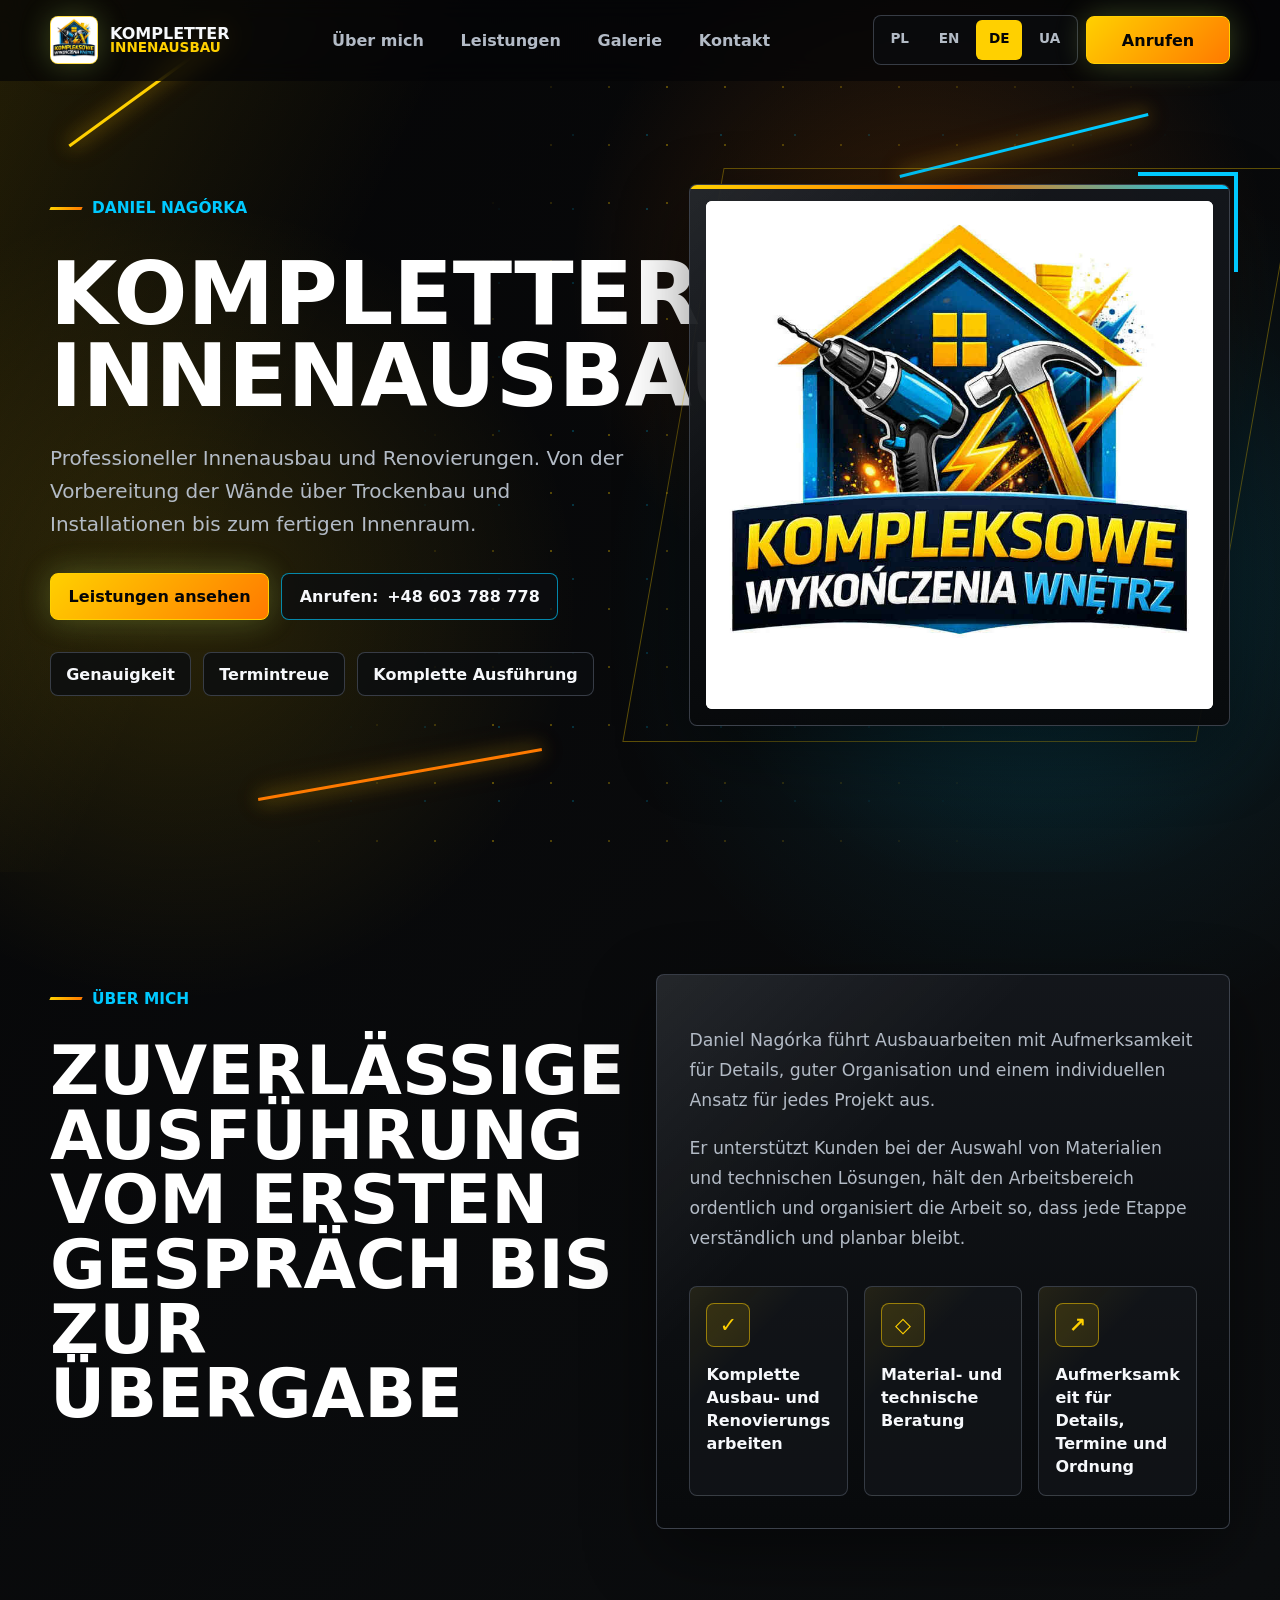
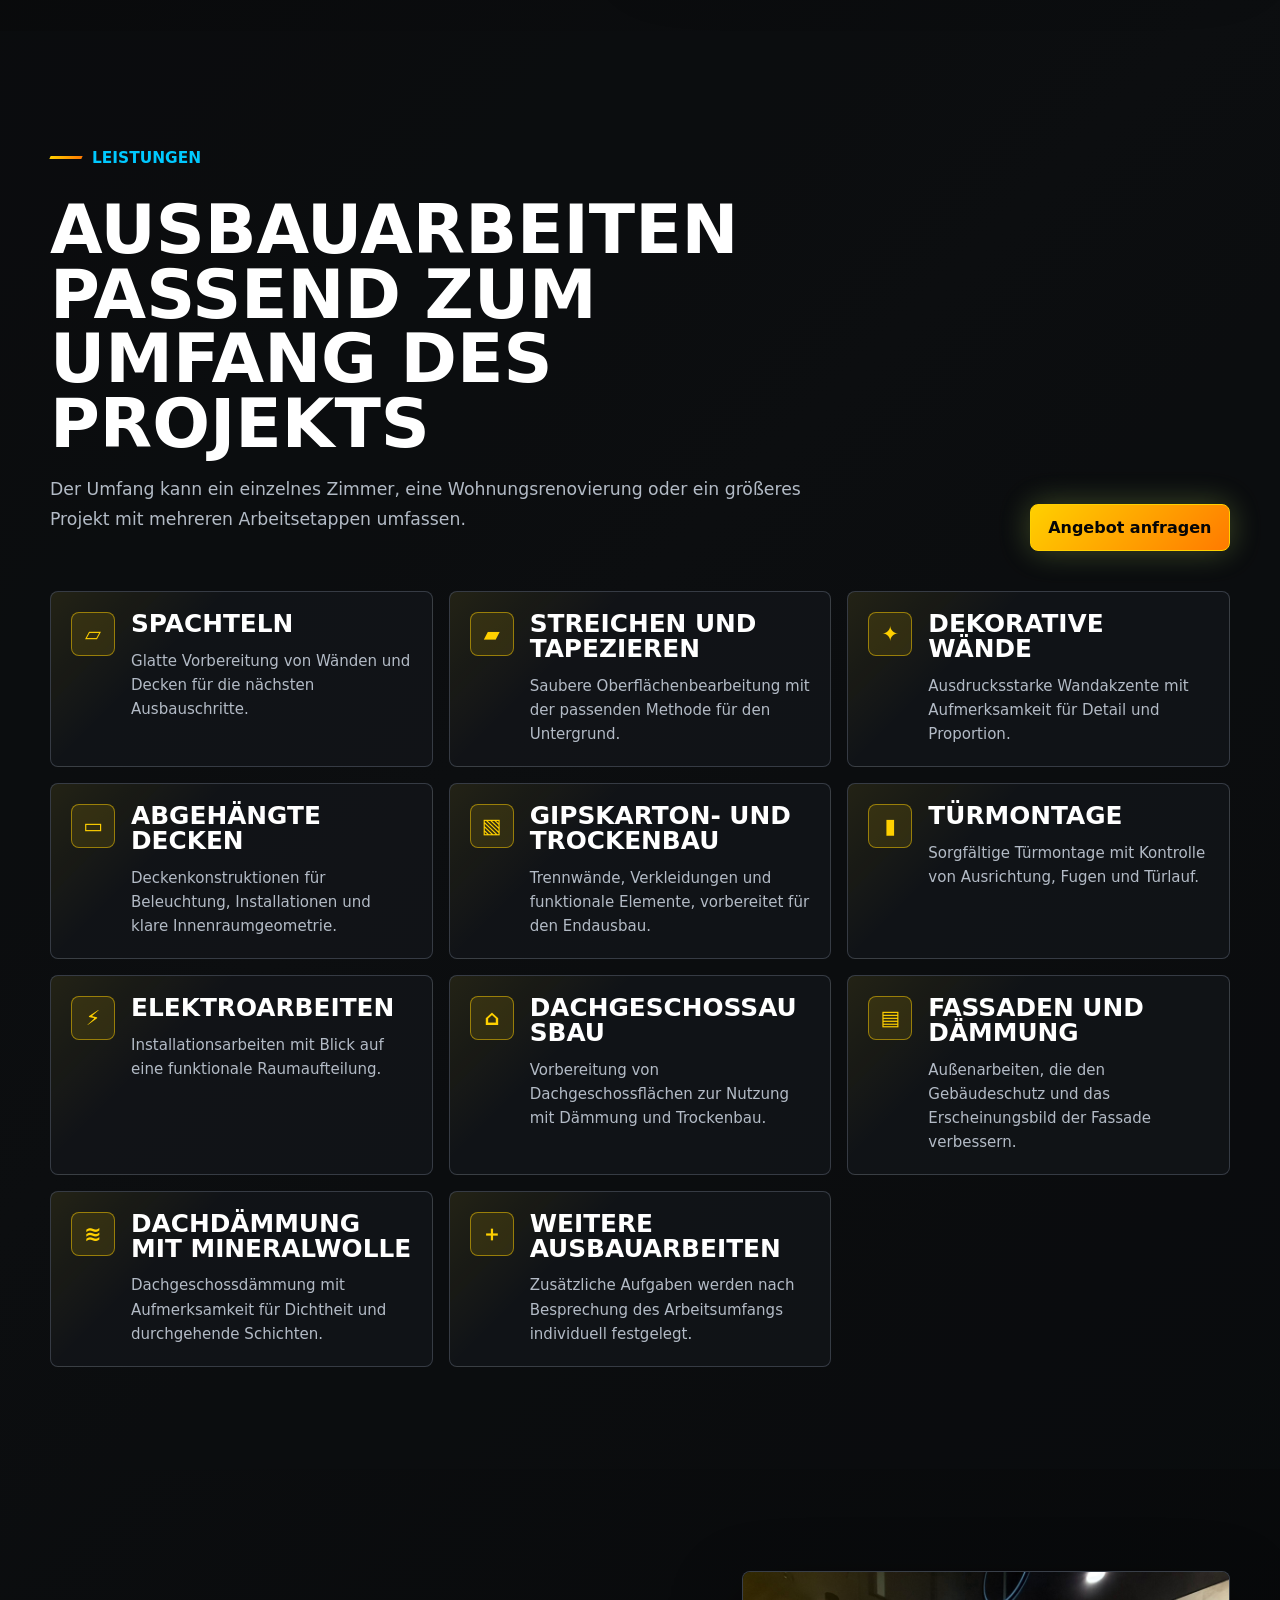
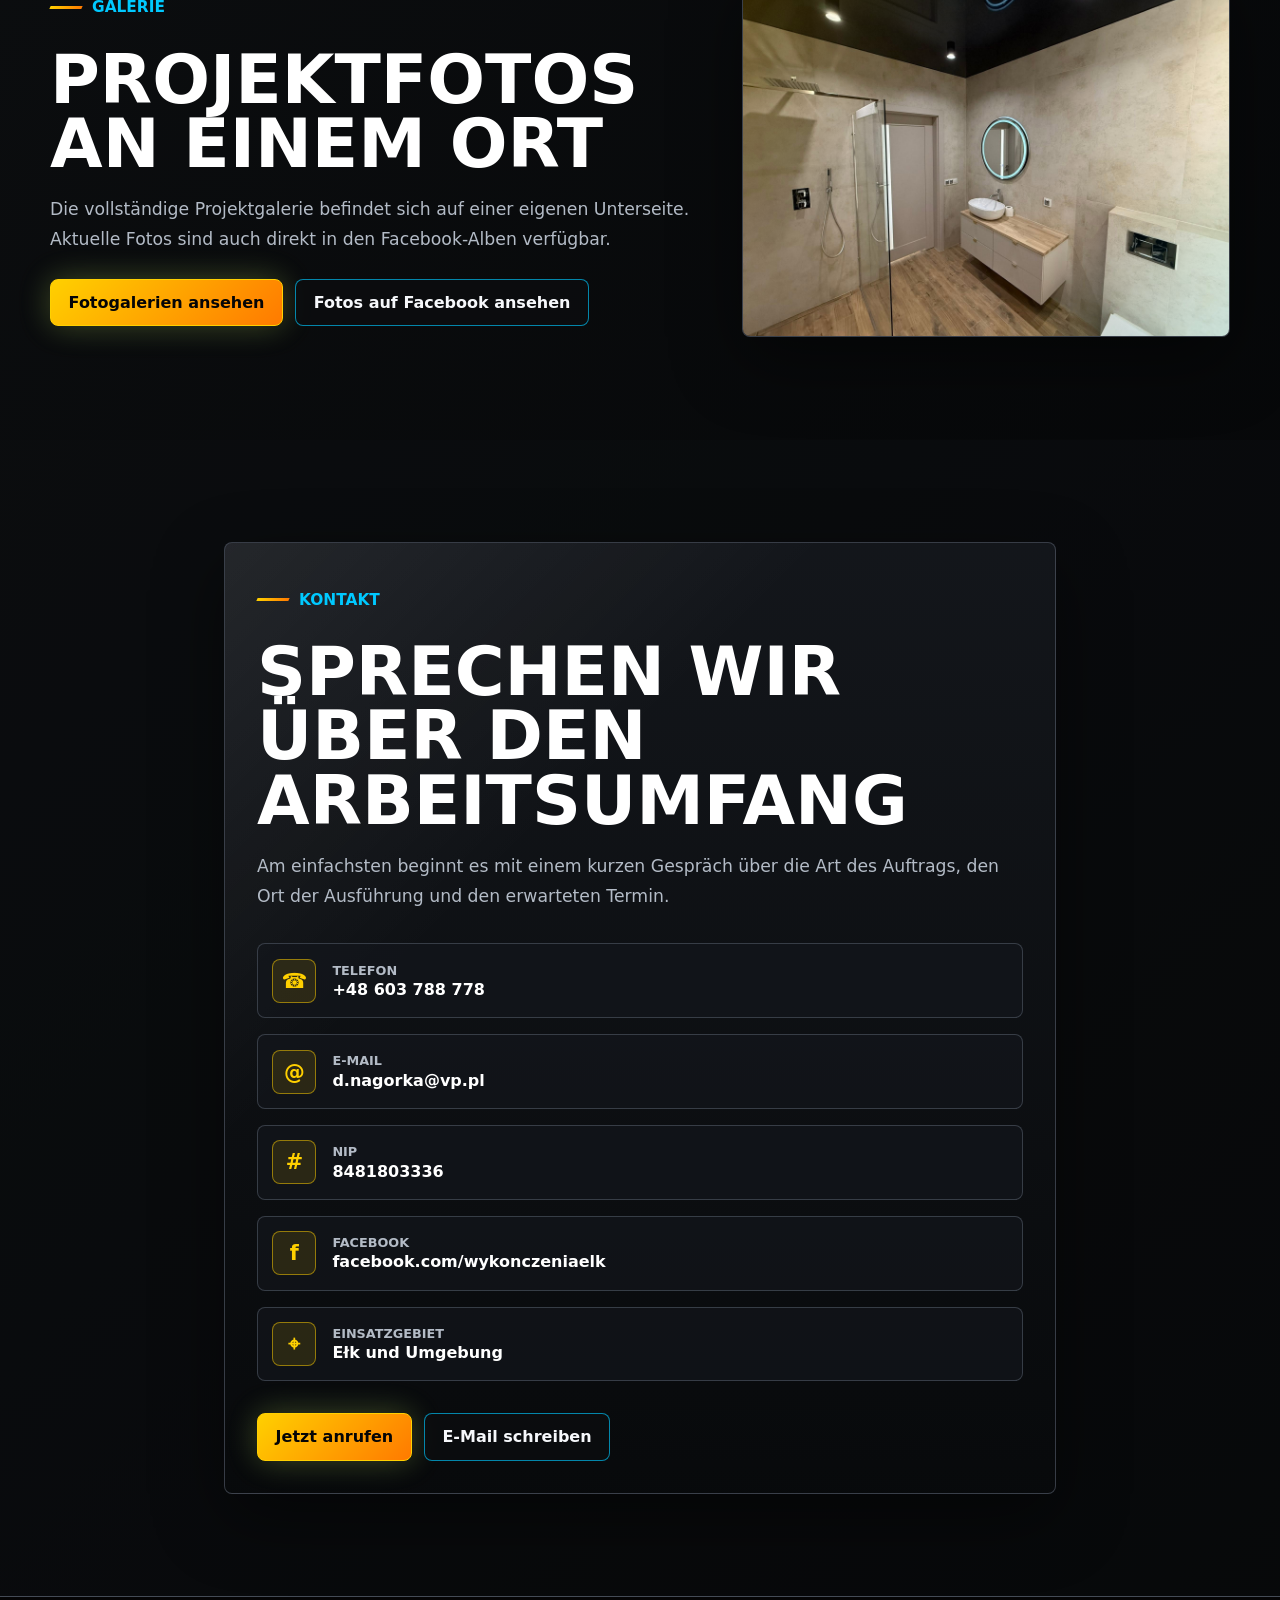
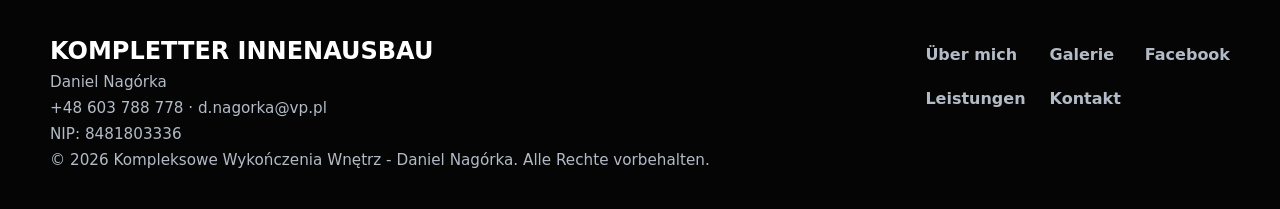
==== commit 572c44e8: "Minor improvements." ====
--- a/de/index.html
+++ b/de/index.html
@@ -23,7 +23,7 @@
     <meta name="twitter:title" content="Kompletter Innenausbau - Daniel Nagórka | Ełk">
     <meta name="twitter:description" content="Kompletter Innenausbau und Renovierungen in Ełk und Umgebung.">
     <meta name="twitter:image" content="https://www.wykonczeniawnetrz.elk.pl/assets/brand/logo.jpg">
-    <link rel="stylesheet" href="../assets/styles.css?v=20260718-i18n">
+    <link rel="stylesheet" href="../assets/styles.css?v=20260718-layout2">
     <script type="application/ld+json">
       {
         "@context": "https://schema.org",
@@ -31,7 +31,7 @@
         "name": "Kompleksowe Wykończenia Wnętrz - Daniel Nagórka",
         "image": "https://www.wykonczeniawnetrz.elk.pl/assets/brand/logo.jpg",
         "url": "https://www.wykonczeniawnetrz.elk.pl/de/",
-        "telephone": "603 788 778",
+        "telephone": "+48 603 788 778",
         "email": "d.nagorka@vp.pl",
         "areaServed": "Ełk und Umgebung",
         "address": {
@@ -71,7 +71,7 @@
             <a href="./index.html" aria-current="page">DE</a>
             <a href="../uk/index.html">UA</a>
           </div>
-          <a class="btn-primary header-call-button" href="tel:603788778" data-company-href="phone">Anrufen</a>
+          <a class="btn-primary header-call-button" href="tel:+48603788778" data-company-href="phone">Anrufen</a>
         </div>
 
         <button class="icon-button menu-button" type="button" aria-controls="mobile-navigation" aria-expanded="false" aria-label="Menü öffnen" data-menu-button>
@@ -86,7 +86,7 @@
           <a class="nav-link" href="#gallery">Galerie</a>
           <a class="nav-link" href="#contact">Kontakt</a>
           <div class="mobile-actions">
-            <a class="btn-primary header-call-button" href="tel:603788778" data-company-href="phone">Anrufen</a>
+            <a class="btn-primary header-call-button" href="tel:+48603788778" data-company-href="phone">Anrufen</a>
             <div class="language-switch" aria-label="Sprache ändern">
               <a href="../index.html">PL</a>
               <a href="../en/index.html">EN</a>
@@ -110,7 +110,7 @@
             <p class="hero-lead">Professioneller Innenausbau und Renovierungen. Von der Vorbereitung der Wände über Trockenbau und Installationen bis zum fertigen Innenraum.</p>
             <div class="hero-actions">
               <a class="btn-primary" href="#services">Leistungen ansehen</a>
-              <a class="btn-secondary" href="tel:603788778" data-company-href="phone">Anrufen: <span data-company="phoneDisplay">603 788 778</span></a>
+              <a class="btn-secondary" href="tel:+48603788778" data-company-href="phone">Anrufen: <span data-company="phoneDisplay">+48 603 788 778</span></a>
             </div>
             <ul class="quality-list" aria-label="Arbeitsweise">
               <li>Genauigkeit</li>
@@ -197,13 +197,14 @@
             <h2>Sprechen wir über den Arbeitsumfang</h2>
             <p class="contact-intro">Am einfachsten beginnt es mit einem kurzen Gespräch über die Art des Auftrags, den Ort der Ausführung und den erwarteten Termin.</p>
             <div class="contact-list">
-              <a class="contact-row" href="tel:603788778" data-company-href="phone"><span class="contact-icon" aria-hidden="true">☎</span><span><span class="contact-label">Telefon</span><span class="contact-value" data-company="phoneDisplay">603 788 778</span></span></a>
+              <a class="contact-row" href="tel:+48603788778" data-company-href="phone"><span class="contact-icon" aria-hidden="true">☎</span><span><span class="contact-label">Telefon</span><span class="contact-value" data-company="phoneDisplay">+48 603 788 778</span></span></a>
               <a class="contact-row" href="mailto:d.nagorka@vp.pl" data-company-href="email"><span class="contact-icon" aria-hidden="true">@</span><span><span class="contact-label">E-Mail</span><span class="contact-value" data-company="email">d.nagorka@vp.pl</span></span></a>
+              <div class="contact-row"><span class="contact-icon" aria-hidden="true">#</span><span><span class="contact-label">NIP</span><span class="contact-value" data-company="nip">8481803336</span></span></div>
               <a class="contact-row" href="https://facebook.com/wykonczeniaelk" data-company-href="facebook" target="_blank" rel="noreferrer"><span class="contact-icon" aria-hidden="true">f</span><span><span class="contact-label">Facebook</span><span class="contact-value">facebook.com/wykonczeniaelk</span></span></a>
               <div class="contact-row"><span class="contact-icon" aria-hidden="true">⌖</span><span><span class="contact-label">Einsatzgebiet</span><span class="contact-value" data-company="serviceArea">Ełk und Umgebung</span></span></div>
             </div>
             <div class="contact-actions">
-              <a class="btn-primary" href="tel:603788778" data-company-href="phone">Jetzt anrufen</a>
+              <a class="btn-primary" href="tel:+48603788778" data-company-href="phone">Jetzt anrufen</a>
               <a class="btn-secondary" href="mailto:d.nagorka@vp.pl" data-company-href="email">E-Mail schreiben</a>
             </div>
           </div>
@@ -217,10 +218,11 @@
           <a class="footer-brand" href="./index.html">Kompletter Innenausbau</a>
           <p class="footer-meta" data-company="contactPerson">Daniel Nagórka</p>
           <p class="footer-meta">
-            <a href="tel:603788778" data-company-href="phone"><span data-company="phoneDisplay">603 788 778</span></a>
+            <a href="tel:+48603788778" data-company-href="phone"><span data-company="phoneDisplay">+48 603 788 778</span></a>
             ·
             <a href="mailto:d.nagorka@vp.pl" data-company-href="email"><span data-company="email">d.nagorka@vp.pl</span></a>
           </p>
+          <p class="footer-meta">NIP: <span data-company="nip">8481803336</span></p>
           <p class="footer-meta">© <span data-year></span> Kompleksowe Wykończenia Wnętrz - Daniel Nagórka. Alle Rechte vorbehalten.</p>
         </div>
         <nav class="footer-nav" aria-label="Footer-Links">
@@ -243,7 +245,7 @@
       <button class="icon-button lightbox-next" type="button" aria-label="Nächstes Bild" data-lightbox-next>›</button>
     </div>
 
-    <script src="../assets/config.js?v=20260718-i18n"></script>
-    <script src="../assets/app.js?v=20260718-i18n"></script>
+    <script src="../assets/config.js?v=20260718-contact"></script>
+    <script src="../assets/app.js?v=20260718-contact"></script>
   </body>
 </html>
--- a/assets/styles.css
+++ b/assets/styles.css
@@ -12,6 +12,8 @@
   --font-body: Inter, ui-sans-serif, system-ui, -apple-system, BlinkMacSystemFont, "Segoe UI", sans-serif;
   --font-heading: "Arial Narrow", "Roboto Condensed", Impact, ui-sans-serif, system-ui, sans-serif;
   --space-section: clamp(4rem, 8vw, 7rem);
+  --hero-copy-block: 40.5rem;
+  --hero-logo-size: clamp(18rem, 84vw, 36rem);
   --radius-technical: 8px;
   --radius-panel: 8px;
   --shadow-glow: 0 0 32px rgb(255 208 0 / 22%), 0 0 34px rgb(0 201 255 / 12%);
@@ -408,12 +410,16 @@
   z-index: 1;
   display: grid;
   gap: 2.5rem;
-  align-items: center;
+  align-items: start;
   padding-block: 2.5rem 4rem;
 }
 
 .hero-grid > * {
   min-width: 0;
+}
+
+.hero-grid > :first-child {
+  min-height: var(--hero-copy-block);
 }
 
 .section-eyebrow {
@@ -422,7 +428,7 @@
   gap: 0.625rem;
   color: var(--color-electric);
   font-family: var(--font-heading);
-  font-size: 0.875rem;
+  font-size: 0.9625rem;
   font-weight: 900;
   text-transform: uppercase;
 }
@@ -495,7 +501,8 @@
 
 .hero-logo-wrap {
   position: relative;
-  width: min(100%, 36rem);
+  width: min(100%, var(--hero-logo-size));
+  aspect-ratio: 1;
   margin-inline: auto;
 }
 
@@ -530,6 +537,10 @@
 }
 
 .hero-logo-card {
+  display: grid;
+  width: 100%;
+  height: 100%;
+  place-items: center;
   padding: 1rem;
 }
 
@@ -544,9 +555,10 @@
 .hero-logo-card img {
   position: relative;
   width: 100%;
-  height: auto;
+  height: 100%;
   border-radius: 6px;
   background: white;
+  object-fit: contain;
 }
 
 .energy-line {
@@ -813,6 +825,35 @@
   letter-spacing: 0;
   line-height: 0.95;
   text-transform: uppercase;
+}
+
+.gallery-index-hero {
+  padding-top: 5.5rem;
+}
+
+.gallery-index-hero .subpage-hero-inner {
+  display: flex;
+  flex-direction: column;
+  gap: 1rem;
+  max-width: 1180px;
+  padding-block: 1.25rem 1.5rem;
+}
+
+.gallery-index-hero h1 {
+  margin: 0;
+  font-size: clamp(2.4rem, 7vw, 4.5rem);
+}
+
+.gallery-index-hero .hero-actions {
+  margin-top: 0;
+}
+
+.gallery-page {
+  padding-top: clamp(1.25rem, 3vw, 2rem);
+}
+
+.gallery-page .gallery-group-grid {
+  margin-top: 0;
 }
 
 .subpage-lead {
@@ -1204,6 +1245,18 @@
   }
 }
 
+@media (min-width: 430px) {
+  :root {
+    --hero-copy-block: 38rem;
+  }
+}
+
+@media (min-width: 360px) and (max-width: 429.98px) {
+  :root {
+    --hero-copy-block: 38.75rem;
+  }
+}
+
 @media (min-width: 480px) {
   .brand-text {
     display: block;
@@ -1234,6 +1287,12 @@
 @media (min-width: 768px) {
   .hero {
     padding-top: 8rem;
+  }
+
+  .gallery-index-hero .subpage-hero-inner {
+    flex-direction: row;
+    align-items: center;
+    justify-content: space-between;
   }
 
   .hero-grid {
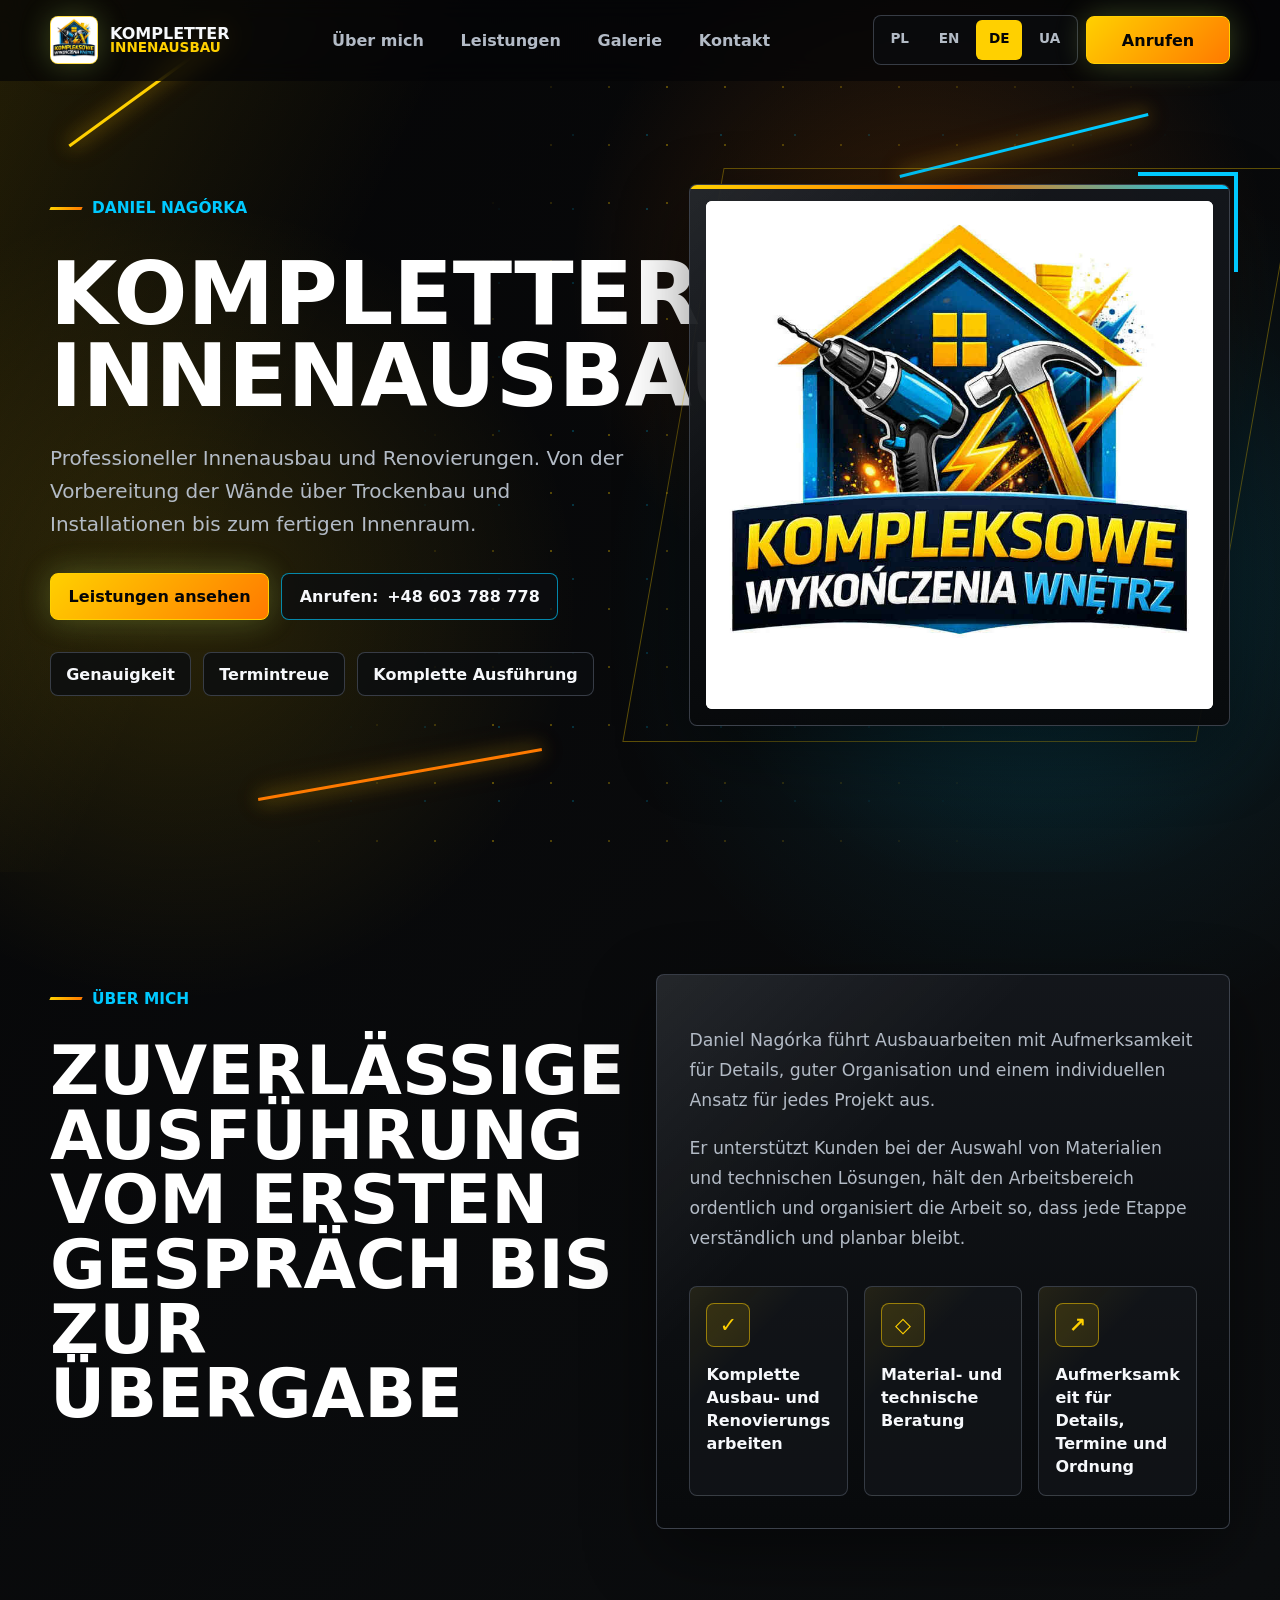
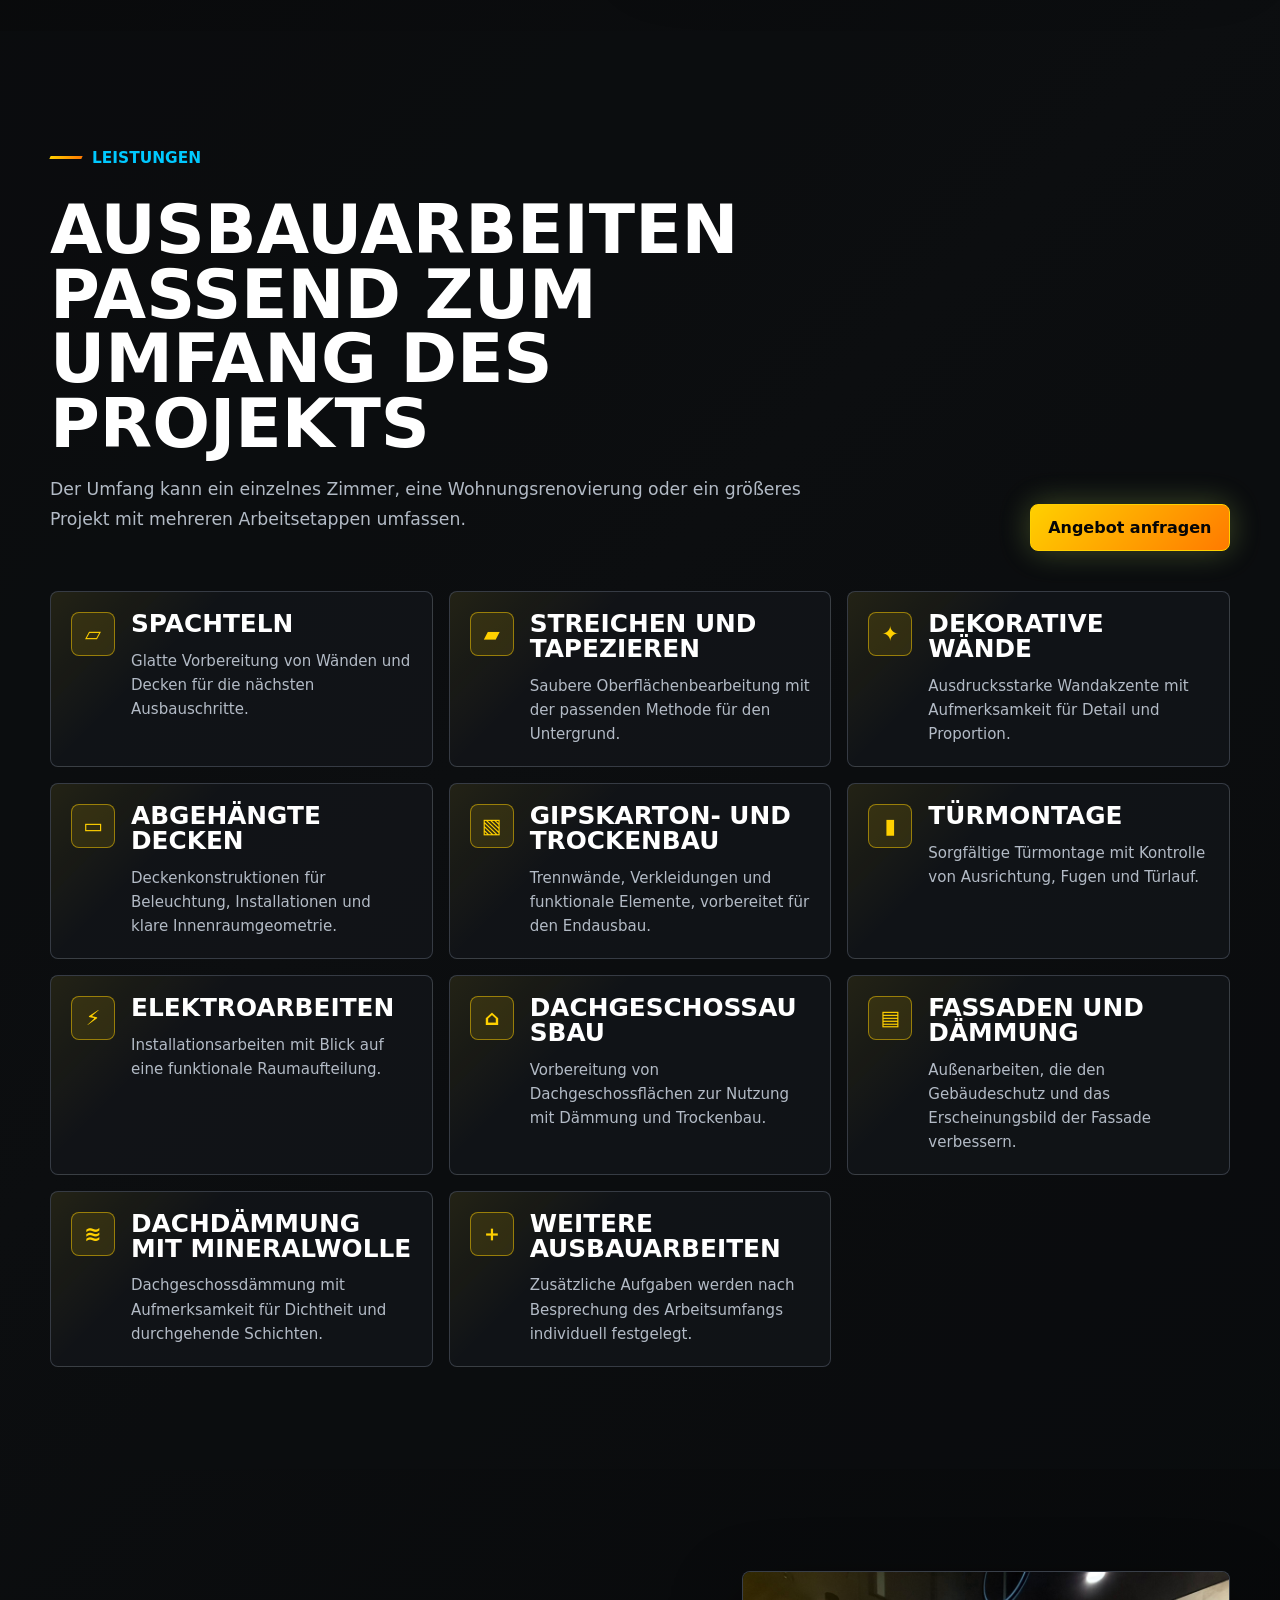
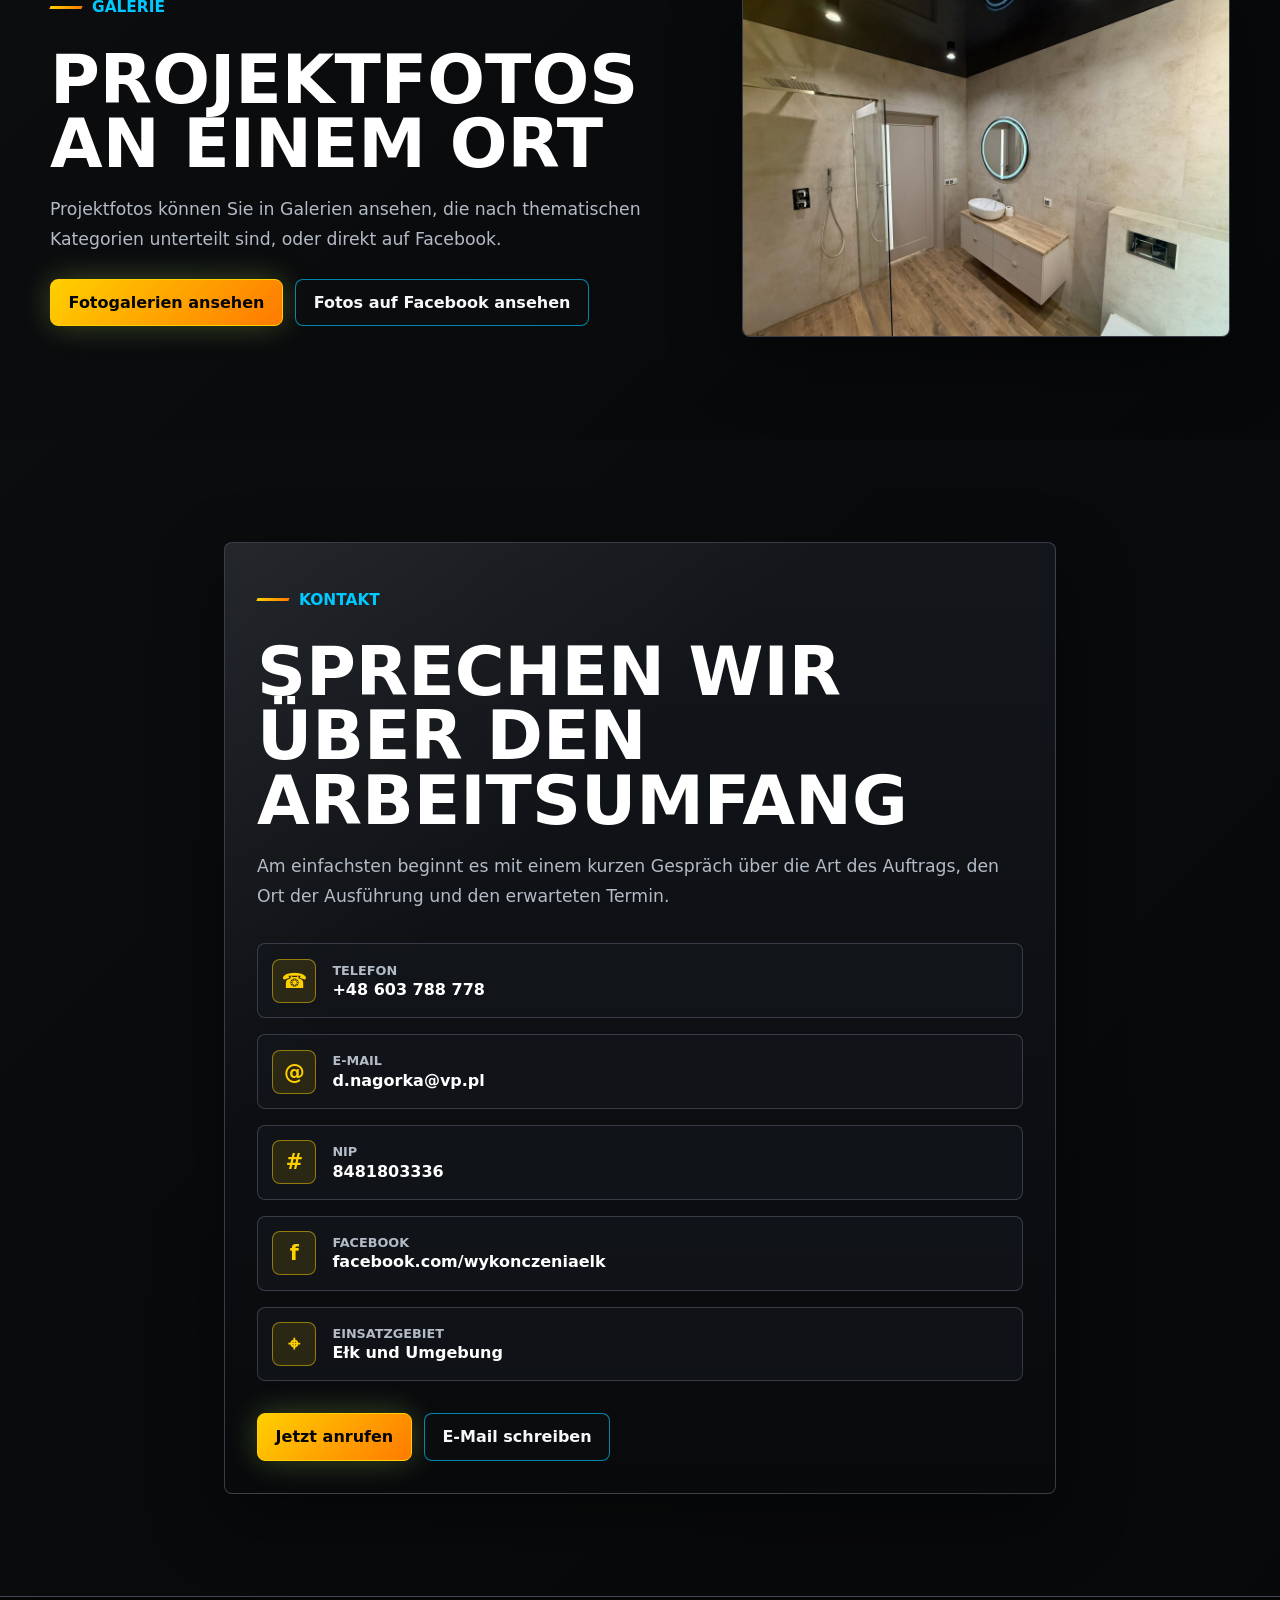
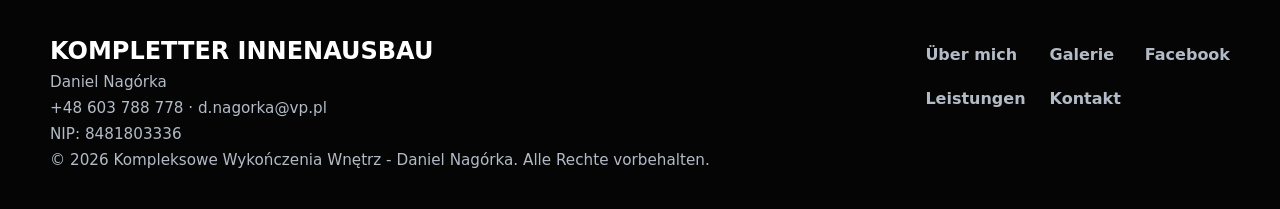
==== commit 79111797: "Update galleries." ====
--- a/de/index.html
+++ b/de/index.html
@@ -178,7 +178,7 @@
           <div class="section-heading">
             <p class="section-eyebrow">Galerie</p>
             <h2>Projektfotos an einem Ort</h2>
-            <p class="section-intro">Die vollständige Projektgalerie befindet sich auf einer eigenen Unterseite. Aktuelle Fotos sind auch direkt in den Facebook-Alben verfügbar.</p>
+            <p class="section-intro">Projektfotos können Sie in Galerien ansehen, die nach thematischen Kategorien unterteilt sind, oder direkt auf Facebook.</p>
             <div class="gallery-actions">
               <a class="btn-primary" href="galleries/index.html">Fotogalerien ansehen</a>
               <a class="btn-secondary" href="https://www.facebook.com/wykonczeniaelk/photos" data-company-href="facebookPhotos" target="_blank" rel="noreferrer">Fotos auf Facebook ansehen</a>
--- a/assets/styles.css
+++ b/assets/styles.css
@@ -888,8 +888,10 @@
     linear-gradient(180deg, rgb(20 23 28 / 92%), rgb(8 10 12 / 96%));
   color: inherit;
   cursor: pointer;
+  font: inherit;
   padding: 1rem;
   text-align: left;
+  text-decoration: none;
   box-shadow: var(--shadow-panel);
   transition:
     transform var(--transition-medium),
@@ -1010,10 +1012,6 @@
   letter-spacing: 0;
   line-height: 0.95;
   text-transform: uppercase;
-}
-
-.gallery-back-button {
-  width: fit-content;
 }
 
 .gallery-photo-grid {
@@ -1052,35 +1050,6 @@
   transform: scale(1.04);
 }
 
-.empty-gallery {
-  display: grid;
-  gap: 0.75rem;
-  border: var(--border-technical);
-  border-radius: var(--radius-panel);
-  background:
-    linear-gradient(135deg, rgb(255 255 255 / 7%), transparent 34%),
-    linear-gradient(180deg, rgb(20 23 28 / 96%), rgb(8 10 12 / 96%));
-  padding: 1.5rem;
-  text-align: center;
-  box-shadow: var(--shadow-panel);
-}
-
-.empty-gallery strong {
-  color: white;
-  font-family: var(--font-heading);
-  font-size: 2rem;
-  text-transform: uppercase;
-}
-
-.empty-gallery span {
-  color: var(--color-muted);
-  line-height: 1.6;
-}
-
-.gallery-empty-panel {
-  margin-top: 2rem;
-}
-
 .lightbox[hidden] {
   display: none;
 }
